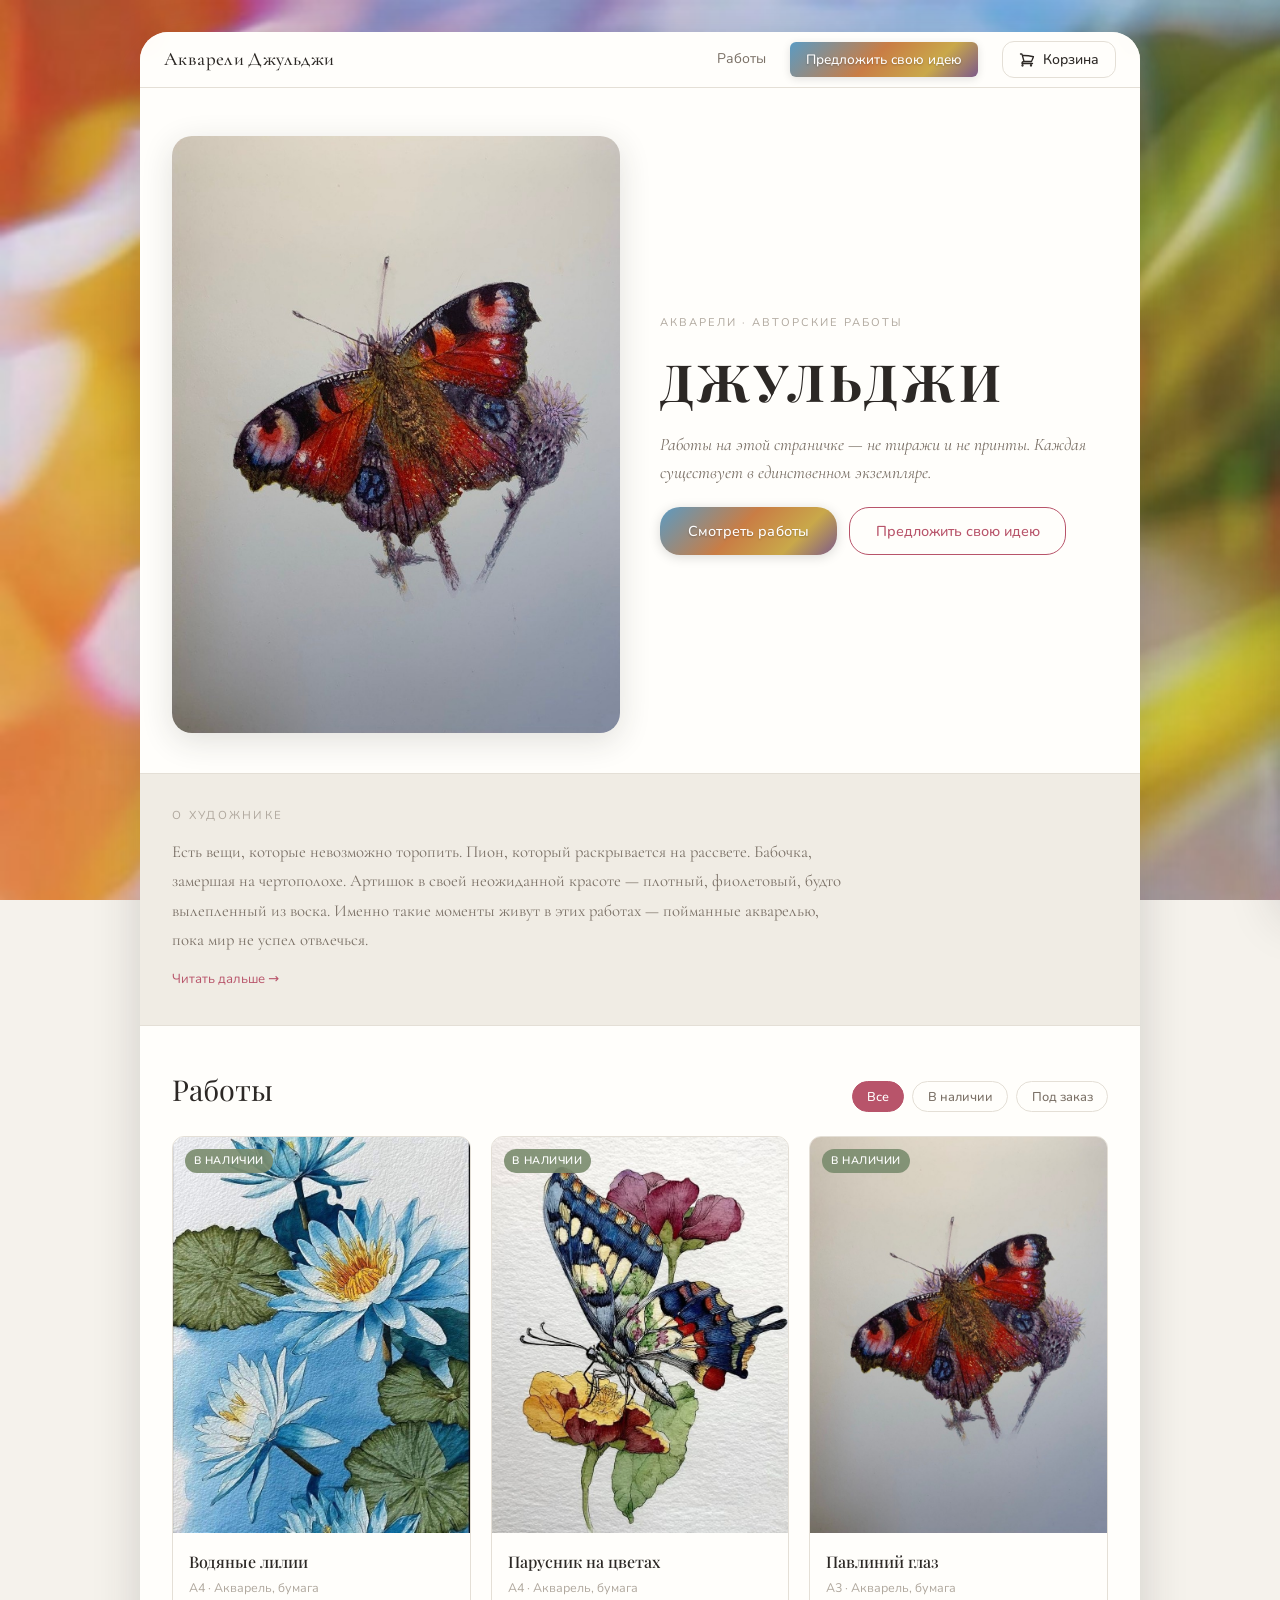
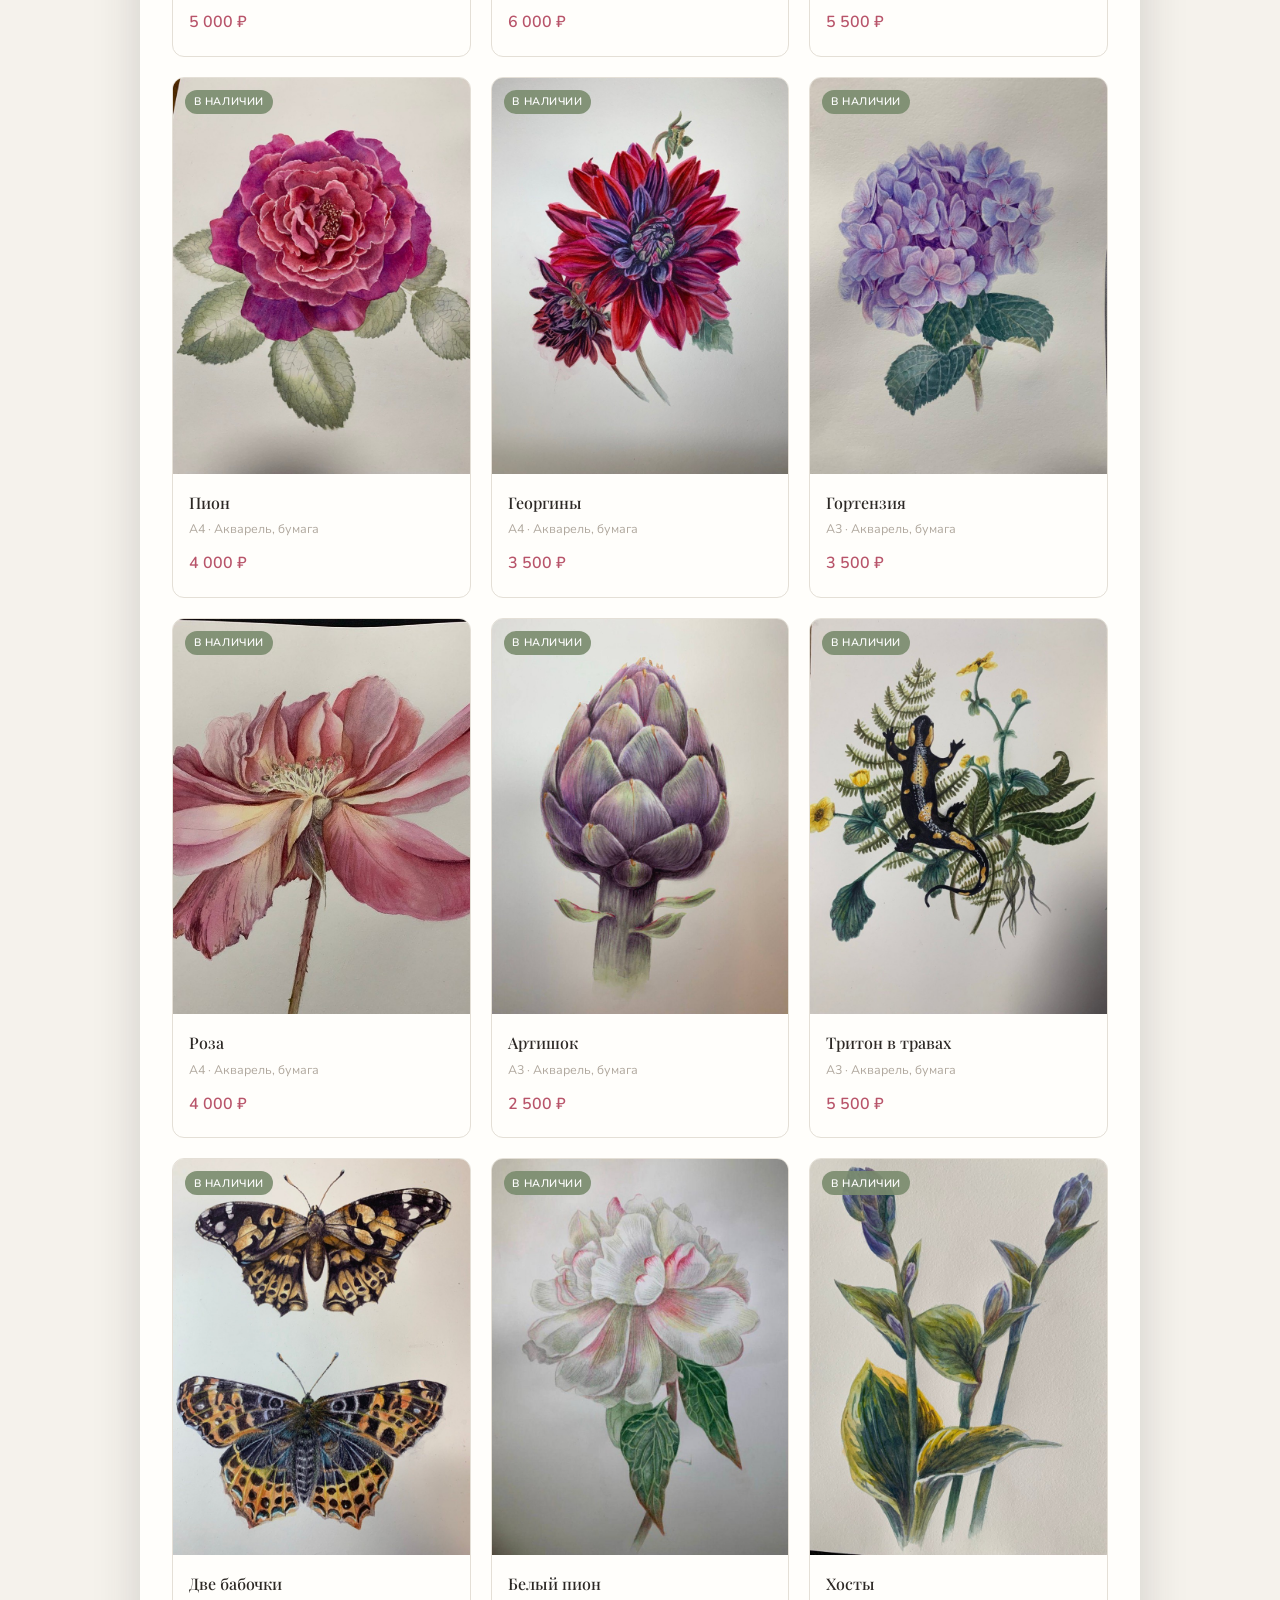
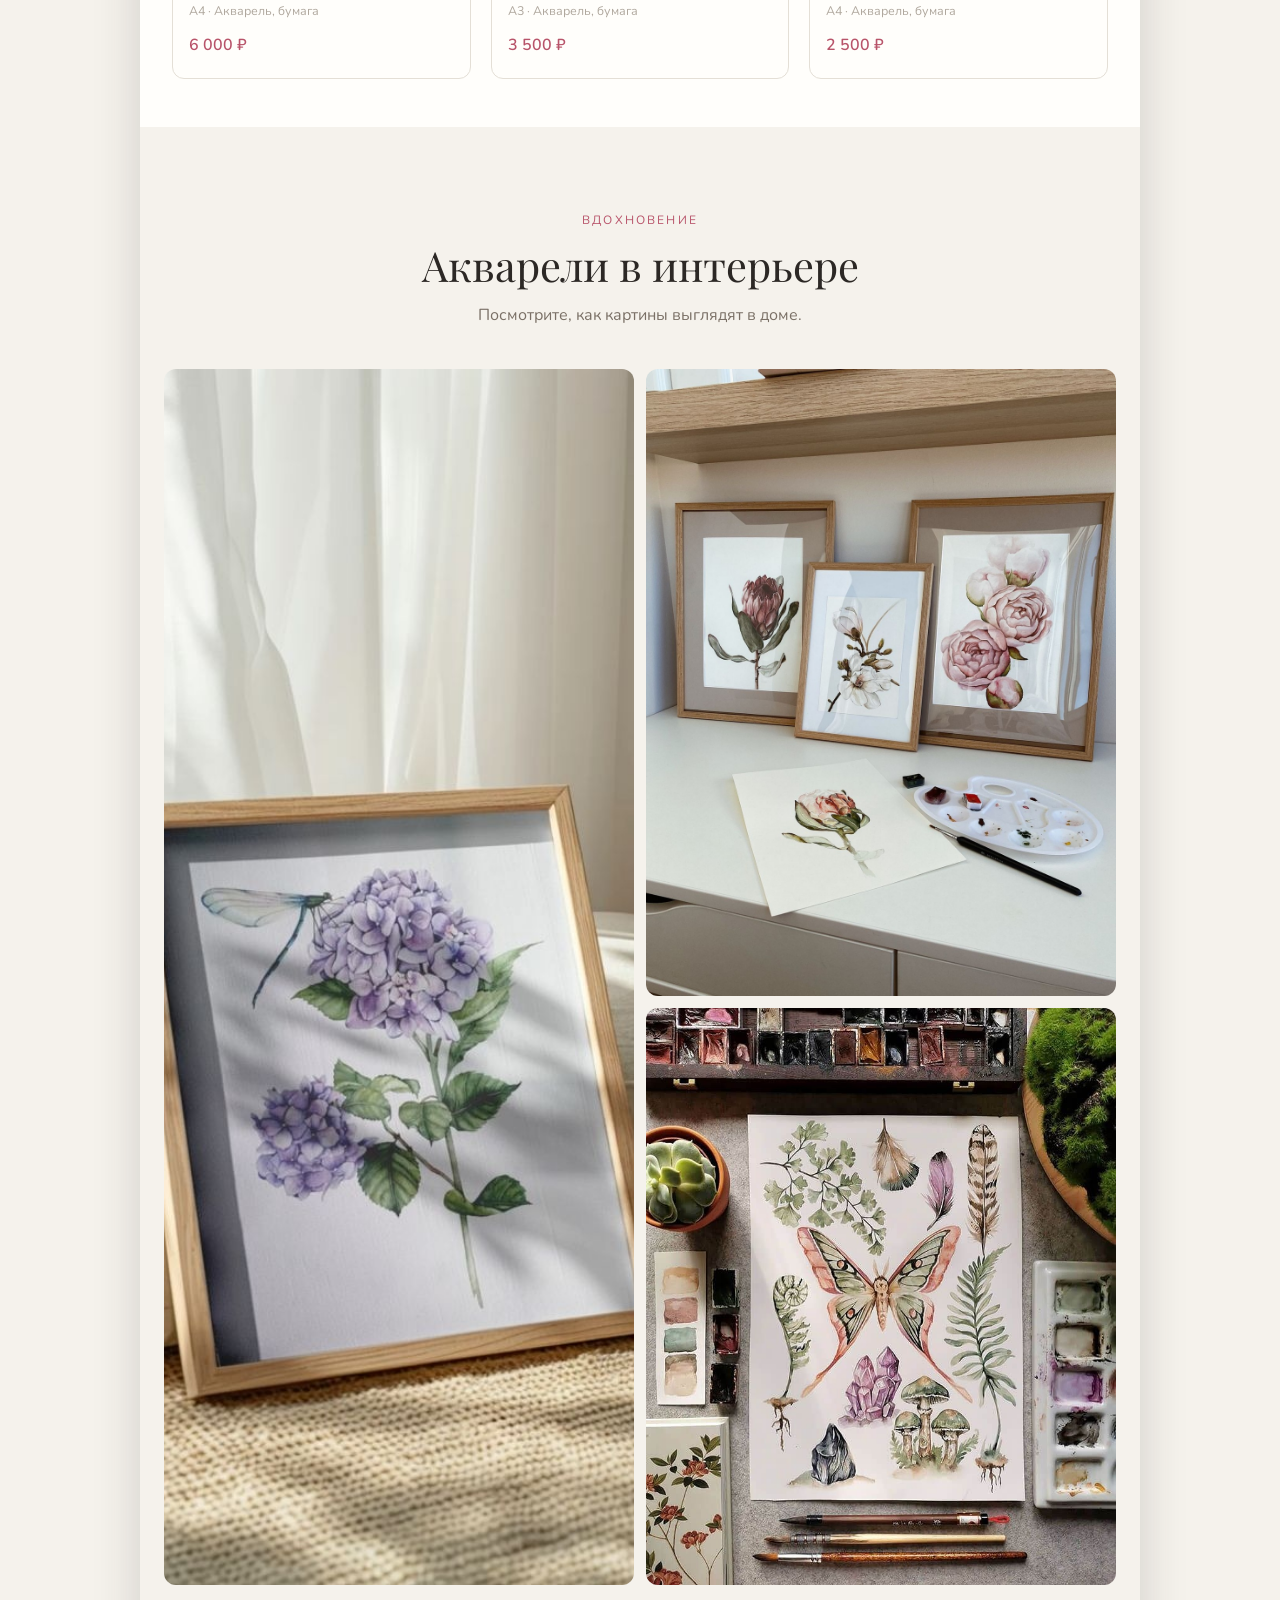
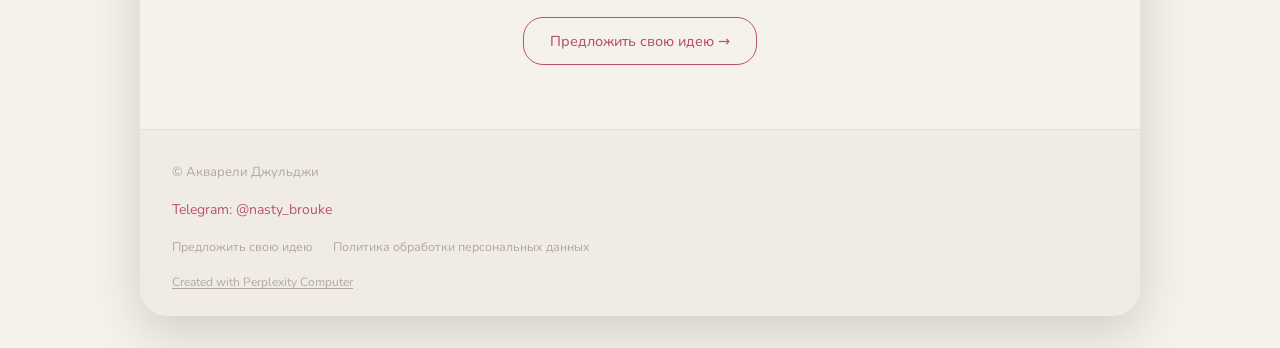
==== index.html @ 6dbf208d "Initial commit — Акварели Джульджи" ====
<!DOCTYPE html>
<html lang="ru">
<head>
  <!--
  ___  ___ _ __ _ __ | | ___  _  _(_) |_ _   _
 / _ \/ _ \ '__| '_ \| |/ _ \| |/ / | __| | | |
|  __/  __/ |  | |_) | |  __/|   <| | |_| |_| |
 \___|\___|_|  | .__/|_|\___||_|\_\_|\__|\__, |
               |_|                        |___/
  Created with Perplexity Computer
  https://www.perplexity.ai/computer
  -->
  <meta charset="UTF-8">
  <meta name="viewport" content="width=device-width, initial-scale=1.0">
  <title>Акварели Джульджи — авторские акварельные картины</title>
  <meta name="description" content="Авторские акварели художника Джульджи. Цветы, бабочки, ботаника — каждая картина существует в единственном экземпляре. Купить акварель, заказать картину по вашей идее.">
  <meta name="keywords" content="акварели, авторские картины, купить акварель, заказать картину, акварельная живопись, Джульджи, цветы акварель, ботаническая иллюстрация">
  <meta name="author" content="Джульджи">
  <meta name="robots" content="index, follow">
  <link rel="canonical" href="https://www.perplexity.ai/computer/a/akvareli-dzhuldzhi-HYvCs2gATEqTuYbBWtaaZA">

  <!-- Open Graph / социальные сети -->
  <meta property="og:type" content="website">
  <meta property="og:title" content="Акварели Джульджи — авторские картины в единственном экземпляре">
  <meta property="og:description" content="Авторские акварели ручной работы: цветы, бабочки, ботаника. Каждая картина существует в единственном экземпляре. Купить или заказать по своей идее.">
  <meta property="og:image" content="images/peacock-butterfly.jpg">
  <meta property="og:locale" content="ru_RU">

  <!-- Twitter Card -->
  <meta name="twitter:card" content="summary_large_image">
  <meta name="twitter:title" content="Акварели Джульджи — авторские картины">
  <meta name="twitter:description" content="Авторские акварели в единственном экземпляре. Цветы, бабочки, ботаника.">
  <meta name="twitter:image" content="images/peacock-butterfly.jpg">

  <!-- Fonts -->
  <link rel="preconnect" href="https://fonts.googleapis.com">
  <link rel="preconnect" href="https://fonts.gstatic.com" crossorigin>
  <link href="https://fonts.googleapis.com/css2?family=Playfair+Display:ital,wght@0,400;0,500;0,600;0,700;1,400&family=Cormorant+Garamond:ital,wght@0,400;0,500;0,600;1,400;1,500&family=Great+Vibes&family=Nunito:wght@300;400;500;600&display=swap" rel="stylesheet">

  <link rel="stylesheet" href="css/variables.css">
  <link rel="stylesheet" href="css/main.css">

  <!-- Структурированные данные для поиска и ИИ -->
  <script type="application/ld+json">
  {
    "@context": "https://schema.org",
    "@type": "Store",
    "name": "Акварели Джульджи",
    "description": "Авторские акварельные картины художника Джульджи. Цветы, бабочки, ботаника — каждая работа в единственном экземпляре.",
    "url": "https://www.perplexity.ai/computer/a/akvareli-dzhuldzhi-HYvCs2gATEqTuYbBWtaaZA",
    "image": "images/peacock-butterfly.jpg",
    "contactPoint": {
      "@type": "ContactPoint",
      "contactType": "customer service",
      "url": "https://t.me/nasty_brouke"
    },
    "offers": {
      "@type": "AggregateOffer",
      "priceCurrency": "RUB",
      "offerCount": "12",
      "description": "Авторские акварели ручной работы в единственном экземпляре"
    },
    "creator": {
      "@type": "Person",
      "name": "Джульджи",
      "jobTitle": "Художник-акварелист",
      "url": "https://t.me/nasty_brouke"
    },
    "sameAs": ["https://t.me/nasty_brouke"]
  }
  </script>
</head>
<body>
<div class="page-wrap">

  <!-- ══ HEADER ══════════════════════════════ -->
  <header class="site-header" role="banner">
    <a href="index.html" class="header-logo" aria-label="Акварели Джульджи — главная">
      <span class="logo-text">Акварели Джульджи</span>
    </a>
    <nav class="header-nav" aria-label="Навигация">
      <a href="#catalog-section" class="nav-link">Работы</a>
      <a href="offer-idea.html" class="nav-link btn-offer">Предложить свою идею</a>
      <button class="cart-btn" id="cart-btn" aria-label="Корзина">
        <svg width="16" height="16" viewBox="0 0 24 24" fill="none" stroke="currentColor" stroke-width="2" aria-hidden="true">
          <path stroke-linecap="round" stroke-linejoin="round" d="M2.25 3h1.386c.51 0 .955.343 1.087.835l.383 1.437M7.5 14.25a3 3 0 00-3 3h15.75m-12.75-3h11.218c1.121-2.3 2.1-4.684 2.924-7.138a60.114 60.114 0 00-16.536-1.84M7.5 14.25L5.106 5.272M6 20.25a.75.75 0 11-1.5 0 .75.75 0 011.5 0zm12.75 0a.75.75 0 11-1.5 0 .75.75 0 011.5 0z"/>
        </svg>
        Корзина
        <span class="cart-count is-hidden" id="cart-count">0</span>
      </button>
    </nav>
  </header>

  <!-- ══ MAIN CONTENT ═════════════════════════ -->
  <main class="main-content" id="main-content" role="main">

    <!-- Hero -->
    <section class="hero-section" aria-label="О художнике">
      <div class="hero-image-wrap">
        <img src="images/peacock-butterfly.jpg" alt="Павлиний глаз — акварель Джульджи" fetchpriority="high">
      </div>
      <div class="hero-content">
        <p class="hero-eyebrow">Акварели · авторские работы</p>
        <h1 class="hero-title"><span class="hero-title-main">Джульджи</span></h1>
        <p class="hero-subtitle">Работы на этой страничке — не тиражи и не принты. Каждая существует в единственном экземпляре.</p>
        <div class="hero-actions">
          <a href="#catalog-section" class="btn-primary">Смотреть работы</a>
          <a href="offer-idea.html" class="btn-secondary">Предложить свою идею</a>
        </div>
      </div>
    </section>

    <!-- About -->
    <div class="about-strip">
      <div class="about-inner">
        <p class="about-label">О художнике</p>
        <div class="about-text">
          <p>Есть вещи, которые невозможно торопить. Пион, который раскрывается на рассвете. Бабочка, замершая на чертополохе. Артишок в своей неожиданной красоте — плотный, фиолетовый, будто вылепленный из воска. Именно такие моменты живут в этих работах — пойманные акварелью, пока мир не успел отвлечься.</p>
          <div class="about-expand" id="about-expand">
            <p>Каждая картина написана медленно. Не потому что так надо, а потому что иначе не получится: акварель не терпит спешки и не прощает равнодушия. Она послушна только тому, кто смотрит по-настоящему — на то, как свет ложится на лепесток, как темнеет жилка внутри крыла, как фиолетовый незаметно перетекает в зелёный. Это не техника. Это — внимание, возведённое в искусство.</p>
            <p>Работы на этой страничке — не тиражи и не принты. Каждая существует в единственном экземпляре. Если вы остановились перед какой-то из них и не можете уйти — скорее всего, это ваша.</p>
            <p>Этот не бизнес и не коммерческий проект. Это просто желание, чтобы картины жили в домах хороших людей.</p>
          </div>
          <button class="about-toggle" id="about-toggle">Читать дальше →</button>
        </div>
      </div>
    </div>

    <!-- Catalog -->
    <section class="catalog-section" id="catalog-section" aria-label="Каталог работ">
      <div class="catalog-header">
        <h2 class="catalog-title">Работы</h2>
        <div class="filter-pills" role="group" aria-label="Фильтр">
          <button class="filter-pill is-active" data-filter="all">Все</button>
          <button class="filter-pill" data-filter="available">В наличии</button>
          <button class="filter-pill" data-filter="order">Под заказ</button>
        </div>
      </div>
      <div class="catalog-grid" id="catalog-grid" role="list">
        <!-- Рендерится из JS -->
      </div>
    </section>

  </main><!-- /#main-content -->

  <!-- ══ INTERIOR SECTION ══════════════════════ -->
  <section class="interior-section" id="interior-section" aria-label="Акварели в интерьере">
    <div class="interior-inner">
      <div class="interior-header">
        <span class="interior-eyebrow">вдохновение</span>
        <h2 class="interior-title">Акварели в интерьере</h2>
        <p class="interior-desc">Посмотрите, как картины выглядят в доме.</p>
      </div>
      <div class="interior-grid interior-grid--three">
        <figure class="interior-item interior-item--tall">
          <img src="images/interior-1.jpg" alt="Акварель с гортензией и стрекозой в деревянной раме" loading="lazy">
          <figcaption>Гортензия со стрекозой, деревянная рама</figcaption>
        </figure>
        <figure class="interior-item">
          <img src="images/interior-2.jpg" alt="Три акварели с цветами на полке" loading="lazy">
          <figcaption>Протея, магнолия, пионы — триптих</figcaption>
        </figure>
        <figure class="interior-item">
          <img src="images/interior-3.jpg" alt="Акварель с бабочкой и растениями на столе художника" loading="lazy">
          <figcaption>Этюд художника — бабочка и папоротник</figcaption>
        </figure>
      </div>
      <div class="interior-cta">
        <a href="offer-idea.html" class="btn-secondary">Предложить свою идею →</a>
      </div>
    </div>
  </section>

  <!-- ══ PAYMENT SCREEN ═══════════════════════ -->
  <section class="payment-screen" id="payment-screen" aria-live="polite" aria-label="Оплата заказа">
    <div class="payment-screen-icon" aria-hidden="true">
      <svg width="32" height="32" viewBox="0 0 24 24" fill="none" stroke="currentColor" stroke-width="1.8">
        <path stroke-linecap="round" stroke-linejoin="round" d="M2.25 8.25h19.5M2.25 9h19.5m-16.5 5.25h6m-6 2.25h3m-3.75 3h15a2.25 2.25 0 002.25-2.25V6.75A2.25 2.25 0 0019.5 4.5h-15a2.25 2.25 0 00-2.25 2.25v10.5A2.25 2.25 0 004.5 19.5z"/>
      </svg>
    </div>
    <h2>Подтверждение оплаты</h2>


    <div class="payment-steps">
      <div class="payment-step">
        <div class="payment-step-num">1</div>
        <div class="payment-step-text">Нажмите кнопку «Оплатить через T‑Bank» и внесите оплату за заказ на странице банка. Другие способы оплаты не принимаются.</div>
      </div>
      <div class="payment-step">
        <div class="payment-step-num">2</div>
        <div class="payment-step-text">После успешной оплаты вернитесь на эту страницу и нажмите «Я оплатил(а), перейти к заказу».</div>
      </div>
    </div>

    <div class="payment-actions">
      <a href="https://www.tbank.ru/cf/5aKQVPnte0o" target="_blank" rel="noopener noreferrer"
         class="btn-primary tbank-link" style="font-size:1rem; padding:1rem 2rem; text-align:center">
        Оплатить через T‑Bank
      </a>
      <button type="button" class="btn-ghost" id="confirm-payment-btn" data-tg="https://t.me/nasty_brouke">
        Я оплатил(а), перейти к заказу
      </button>
    </div>
  </section>

  <!-- ══ SUCCESS SCREEN ════════════════════════ -->
  <section class="success-screen" id="success-screen" aria-live="polite" aria-label="Заказ принят">
    <div class="success-icon" aria-hidden="true">
      <svg width="36" height="36" viewBox="0 0 24 24" fill="none" stroke="currentColor" stroke-width="1.8">
        <path stroke-linecap="round" stroke-linejoin="round" d="M9 12.75L11.25 15 15 9.75M21 12a9 9 0 11-18 0 9 9 0 0118 0z"/>
      </svg>
    </div>
    <h2>Спасибо за заказ!</h2>
    <p class="order-num"></p>
    <p style="color:var(--color-text-secondary); margin-bottom:2rem">Ваш заказ принят. Мы напишем вам в Telegram, чтобы уточнить детали и отправку.</p>

    <div class="order-summary-card">
      <!-- Заполняется из JS -->
    </div>

    <div class="success-actions">
      <a href="https://t.me/nasty_brouke" target="_blank" rel="noopener noreferrer" class="btn-primary" style="font-size:1rem; padding:1rem 2rem; text-align:center">
        Написать в Telegram
      </a>
      <a href="#" class="btn-ghost" id="back-to-catalog-btn">← Вернуться в каталог</a>
    </div>
  </section>

  <!-- ══ FOOTER ════════════════════════════════ -->
  <footer class="site-footer" role="contentinfo">
    <div class="footer-inner">
      <p class="footer-copy">© Акварели Джульджи</p>
      <div class="footer-tg">
        <a href="https://t.me/nasty_brouke" target="_blank" rel="noopener noreferrer" aria-label="Написать в Telegram">
          Telegram: @nasty_brouke
        </a>
      </div>
      <div class="footer-links">
        <a href="offer-idea.html">Предложить свою идею</a>
        <a href="politika-konfidencialnosti.html">Политика обработки персональных данных</a>
      </div>
      <p class="footer-credit">
        <a href="https://www.perplexity.ai/computer" target="_blank" rel="noopener noreferrer">Created with Perplexity Computer</a>
      </p>
    </div>
  </footer>

</div><!-- /.page-wrap -->

<!-- ══ OVERLAYS & MODALS ════════════════════ -->

<!-- Modal overlay -->
<div class="modal-overlay" id="modal-overlay" aria-hidden="true"></div>

<!-- Work Modal -->
<div class="work-modal" id="work-modal" role="dialog" aria-modal="true" aria-labelledby="modal-title">
  <div class="modal-inner">
    <div class="modal-image-wrap">
      <img id="modal-img" src="" alt="">
      <button class="modal-close" id="modal-close" aria-label="Закрыть">
        <svg width="14" height="14" viewBox="0 0 24 24" fill="none" stroke="currentColor" stroke-width="2.5">
          <path stroke-linecap="round" d="M6 18L18 6M6 6l12 12"/>
        </svg>
      </button>
    </div>
    <div class="modal-content">
      <h2 class="modal-title" id="modal-title"></h2>
      <div class="modal-meta">
        <div class="meta-row">
          <span class="meta-label">Размер</span>
          <span class="meta-value" id="modal-size"></span>
        </div>
        <div class="meta-row">
          <span class="meta-label">Техника</span>
          <span class="meta-value" id="modal-medium"></span>
        </div>
        <div class="meta-row">
          <span class="meta-label">Наличие</span>
          <span class="meta-value" id="modal-status"></span>
        </div>
      </div>
      <p class="modal-description" id="modal-description"></p>
      <div class="modal-price-block">
        <span class="modal-price" id="modal-price"></span>
      </div>
      <div class="modal-actions">
        <button class="btn-primary" id="modal-add-btn">В корзину</button>
        <button class="btn-ghost" id="modal-close-btn">Закрыть</button>
      </div>
    </div>
  </div>
</div>

<!-- Cart overlay -->
<div class="cart-overlay" id="cart-overlay" aria-hidden="true"></div>

<!-- Cart Drawer -->
<aside class="cart-drawer" id="cart-drawer" role="dialog" aria-modal="true" aria-label="Корзина">
  <div class="cart-drawer-header">
    <h2 class="cart-drawer-title">Корзина</h2>
    <button class="cart-close" id="cart-close" aria-label="Закрыть корзину">
      <svg width="14" height="14" viewBox="0 0 24 24" fill="none" stroke="currentColor" stroke-width="2.5">
        <path stroke-linecap="round" d="M6 18L18 6M6 6l12 12"/>
      </svg>
    </button>
  </div>
  <div class="cart-drawer-body" id="cart-items">
    <p class="cart-empty">В корзине пока ничего нет</p>
  </div>
  <div class="cart-drawer-footer">
    <div class="cart-total-row">
      <span class="cart-total-label">Итого:</span>
      <span class="cart-total-amount" id="cart-total">0 ₽</span>
    </div>
    <button class="btn-primary" id="checkout-btn" style="width:100%" disabled>
      Оформить заказ
    </button>
  </div>
</aside>

<!-- Checkout overlay -->
<div class="checkout-overlay" id="checkout-overlay" aria-hidden="true"></div>

<!-- Checkout Dialog -->
<div class="checkout-dialog" id="checkout-dialog" role="dialog" aria-modal="true" aria-label="Оформление заказа">
  <div class="checkout-inner">
    <div style="display:flex; justify-content:space-between; align-items:center; margin-bottom:var(--space-6)">
      <h2 class="checkout-title" style="margin-bottom:0">Оформление заказа</h2>
      <button class="cart-close" id="checkout-close" aria-label="Закрыть">
        <svg width="14" height="14" viewBox="0 0 24 24" fill="none" stroke="currentColor" stroke-width="2.5">
          <path stroke-linecap="round" d="M6 18L18 6M6 6l12 12"/>
        </svg>
      </button>
    </div>

    <form id="checkout-form" novalidate>
      <!-- Order summary -->
      <div class="checkout-section">
        <p class="checkout-section-label">Ваш заказ</p>
        <div class="checkout-items" id="checkout-items-list"></div>
      </div>

      <!-- Contact -->
      <div class="checkout-section">
        <p class="checkout-section-label">Контактные данные</p>
        <div class="form-field">
          <label class="form-label" for="field-name">Имя</label>
          <input class="form-input" type="text" id="field-name" name="name" placeholder="Как к вам обращаться?" required autocomplete="given-name">
        </div>
        <div class="form-field">
          <label class="form-label" for="field-contact">Telegram или телефон</label>
          <input class="form-input" type="text" id="field-contact" name="contact" placeholder="@username или +7..." required>
        </div>
      </div>

      <!-- Delivery -->
      <div class="checkout-section">
        <p class="checkout-section-label">Доставка</p>
        <div class="delivery-options" id="delivery-options"></div>
      </div>

      <!-- Total -->
      <div class="checkout-total-row">
        <span class="checkout-total-label">Итого к оплате</span>
        <span class="checkout-total-amount" id="checkout-grand-total">0 ₽</span>
      </div>

      <div class="checkout-actions">
        <button type="submit" class="btn-primary" style="width:100%; font-size:1rem; padding:1rem">
          Перейти к оплате →
        </button>
      </div>
    </form>
  </div>
</div>

<!-- Toast container -->
<!-- Sticky Cart FAB -->
<button class="cart-fab" id="cart-fab" aria-label="Открыть корзину">
  <svg width="22" height="22" viewBox="0 0 24 24" fill="none" stroke="currentColor" stroke-width="2">
    <path stroke-linecap="round" stroke-linejoin="round" d="M2.25 3h1.386c.51 0 .955.343 1.087.835l.383 1.437M7.5 14.25a3 3 0 00-3 3h15.75m-12.75-3h11.218c1.121-2.3 2.1-4.684 2.924-7.138a60.114 60.114 0 00-16.536-1.84M7.5 14.25L5.106 5.272M6 20.25a.75.75 0 11-1.5 0 .75.75 0 011.5 0zm12.75 0a.75.75 0 11-1.5 0 .75.75 0 011.5 0z"/>
  </svg>
  <span class="cart-fab-count" id="cart-fab-count">0</span>
</button>

<div class="toast-container" id="toast-container" aria-live="polite" aria-label="Уведомления"></div>

<!-- Scripts -->
<script src="js/data/works.js"></script>
<script src="js/data/delivery.js"></script>
<script src="js/data/payment.js"></script>
<script src="js/app.js"></script>

</body>
</html>
---- css/variables.css ----
/* ════════════════════════════════════════════
   Design Tokens — Акварели Джульджи
   ════════════════════════════════════════════ */

:root {
  /* Palette */
  --color-bg:            #f5f2ec;
  --color-surface:       #fffefb;
  --color-surface-alt:   #f0ece4;
  --color-border:        #e4dfd6;
  --color-accent:        #b8546a;
  --gradient-btn:        linear-gradient(135deg, #5a9bc4 0%, #c97d45 45%, #c9a84a 75%, #7d5a8a 100%);
  --gradient-btn-hover:  linear-gradient(135deg, #6aaed9 0%, #e09255 45%, #ddb85a 75%, #906d9d 100%);
  --btn-text-shadow:     0 1px 2px rgba(0,0,0,0.25);
  --color-accent-hover:  #a04560;
  --color-sage:          #7a8c6e;
  --color-terracotta:    #a05c3c;
  --color-gold:          #c4983a;
  --color-sky:           #6b9ab8;

  /* Text */
  --color-text-primary:   #2c2825;
  --color-text-secondary: #7a7066;
  --color-text-muted:     #b0a89e;
  --color-text-on-accent: #ffffff;

  /* Typography */
  --font-display: 'Playfair Display', Georgia, serif;
  --font-script:  'Great Vibes', cursive;
  --font-sub:     'Cormorant Garamond', Georgia, serif;
  --font-body:    'Nunito', 'DM Sans', system-ui, sans-serif;

  /* Spacing */
  --space-1:  0.25rem;
  --space-2:  0.5rem;
  --space-3:  0.75rem;
  --space-4:  1rem;
  --space-5:  1.25rem;
  --space-6:  1.5rem;
  --space-8:  2rem;
  --space-10: 2.5rem;
  --space-12: 3rem;
  --space-16: 4rem;

  /* Radii */
  --radius-sm:  6px;
  --radius-md:  12px;
  --radius-lg:  20px;
  --radius-xl:  28px;

  /* Shadows */
  --shadow-sm:  0 1px 3px rgba(44,40,37,0.08);
  --shadow-md:  0 4px 16px rgba(44,40,37,0.10);
  --shadow-lg:  0 8px 32px rgba(44,40,37,0.14);
  --shadow-xl:  0 16px 48px rgba(44,40,37,0.18);

  /* Transitions */
  --transition-fast:   150ms ease;
  --transition-base:   250ms ease;
  --transition-slow:   400ms ease;

  /* Z-index */
  --z-sticky:   100;
  --z-overlay:  150;
  --z-drawer:   200;
  --z-modal:    300;
  --z-toast:    400;
  --z-fab:      210;
}
---- css/main.css ----
/* ════════════════════════════════════════════
   Base Reset & Global
   ════════════════════════════════════════════ */
*, *::before, *::after { box-sizing: border-box; margin: 0; padding: 0; }

html { scroll-behavior: smooth; font-size: 16px; }

body {
  font-family: var(--font-body);
  background: var(--color-bg);
  color: var(--color-text-primary);
  line-height: 1.6;
  min-height: 100vh;
  background-image: url('../images/bg-ethereal.jpg');
  background-size: cover;
  background-attachment: fixed;
  background-position: center;
}

img { display: block; max-width: 100%; }
a { color: inherit; text-decoration: none; }
button { cursor: pointer; font-family: inherit; border: none; background: none; }
ul, ol { list-style: none; }

/* Page wrapper — white canvas */
.page-wrap {
  max-width: 1000px;
  margin: 0 auto;
  background: var(--color-surface);
  min-height: 100vh;
  position: relative;
}

@media (min-width: 1020px) {
  .page-wrap {
    margin: 2rem auto;
    border-radius: var(--radius-xl);
    box-shadow: var(--shadow-xl);
    overflow: hidden;
  }
}

/* ════════════════════════════════════════════
   Buttons
   ════════════════════════════════════════════ */
.btn-primary {
  display: inline-flex;
  align-items: center;
  justify-content: center;
  gap: var(--space-2);
  background: var(--color-accent);
  color: var(--color-text-on-accent);
  font-family: var(--font-body);
  font-size: 0.9rem;
  font-weight: 500;
  padding: 0.75rem 1.75rem;
  border-radius: var(--radius-lg);
  transition: background var(--transition-fast), transform var(--transition-fast), box-shadow var(--transition-fast);
  letter-spacing: 0.01em;
  border: none;
  cursor: pointer;
  text-decoration: none;
}
.btn-primary:hover {
  background: var(--color-accent-hover);
  transform: translateY(-1px);
  box-shadow: var(--shadow-md);
}
.btn-primary:active { transform: translateY(0); }

.btn-secondary {
  display: inline-flex;
  align-items: center;
  justify-content: center;
  gap: var(--space-2);
  background: transparent;
  color: var(--color-accent);
  font-family: var(--font-body);
  font-size: 0.9rem;
  font-weight: 500;
  padding: 0.7rem 1.6rem;
  border-radius: var(--radius-lg);
  border: 1.5px solid var(--color-accent);
  transition: background var(--transition-fast), color var(--transition-fast), transform var(--transition-fast);
  cursor: pointer;
  text-decoration: none;
}
.btn-secondary:hover {
  background: var(--color-accent);
  color: #fff;
  transform: translateY(-1px);
}

.btn-ghost {
  display: inline-flex;
  align-items: center;
  gap: var(--space-2);
  background: transparent;
  color: var(--color-text-secondary);
  font-family: var(--font-body);
  font-size: 0.875rem;
  padding: 0.6rem 1.2rem;
  border-radius: var(--radius-md);
  border: 1px solid var(--color-border);
  transition: background var(--transition-fast), color var(--transition-fast);
  cursor: pointer;
  text-decoration: none;
}
.btn-ghost:hover {
  background: var(--color-surface-alt);
  color: var(--color-text-primary);
}

/* ════════════════════════════════════════════
   Header / Nav
   ════════════════════════════════════════════ */
.site-header {
  position: sticky;
  top: 0;
  z-index: var(--z-sticky);
  background: rgba(255,254,251,0.92);
  backdrop-filter: blur(12px);
  -webkit-backdrop-filter: blur(12px);
  border-bottom: 1px solid var(--color-border);
  padding: 0 var(--space-6);
  height: 56px;
  display: flex;
  align-items: center;
  justify-content: space-between;
}

.header-logo {
  display: flex;
  align-items: center;
  gap: var(--space-3);
  text-decoration: none;
}

.logo-mark {
  width: 32px;
  height: 32px;
  color: var(--color-accent);
  flex-shrink: 0;
}

.logo-text {
  font-family: var(--font-display);
  font-size: 1.1rem;
  font-weight: 600;
  color: var(--color-text-primary);
  letter-spacing: 0.02em;
}

.header-nav {
  display: flex;
  align-items: center;
  gap: var(--space-6);
}

.nav-link {
  font-size: 0.875rem;
  color: var(--color-text-secondary);
  transition: color var(--transition-fast);
  text-decoration: none;
}
.nav-link:hover { color: var(--color-text-primary); }

.cart-btn {
  display: flex;
  align-items: center;
  gap: var(--space-2);
  font-size: 0.875rem;
  font-weight: 500;
  color: var(--color-text-primary);
  padding: 0.5rem 1rem;
  border-radius: var(--radius-md);
  border: 1.5px solid var(--color-border);
  background: var(--color-surface);
  transition: border-color var(--transition-fast), box-shadow var(--transition-fast);
  cursor: pointer;
}
.cart-btn:hover {
  border-color: var(--color-accent);
  box-shadow: var(--shadow-sm);
}

.cart-count {
  background: var(--color-accent);
  color: #fff;
  font-size: 0.72rem;
  font-weight: 700;
  border-radius: 100px;
  padding: 0 5px;
  min-width: 18px;
  height: 18px;
  display: inline-flex;
  align-items: center;
  justify-content: center;
  line-height: 1;
}
.cart-count.is-hidden { display: none; }

@media (max-width: 640px) {
  .site-header { padding: 0 var(--space-4); }
  .nav-link { display: none; }
  .logo-text { font-size: 1rem; }
}

/* ════════════════════════════════════════════
   Hero Section
   ════════════════════════════════════════════ */
.hero-section {
  padding: var(--space-12) var(--space-8) var(--space-10);
  display: grid;
  grid-template-columns: 1fr 1fr;
  gap: var(--space-10);
  align-items: center;
}

.hero-image-wrap {
  border-radius: var(--radius-lg);
  overflow: hidden;
  aspect-ratio: 3/4;
  box-shadow: var(--shadow-lg);
}
.hero-image-wrap img {
  width: 100%;
  height: 100%;
  object-fit: cover;
}

.hero-content { display: flex; flex-direction: column; gap: var(--space-5); }

.hero-eyebrow {
  font-family: var(--font-body);
  font-size: 0.7rem;
  letter-spacing: 0.18em;
  text-transform: uppercase;
  color: var(--color-text-muted);
  order: -1; /* остаётся над заголовком в flex */
}

.hero-title {
  font-family: var(--font-display);
  font-size: clamp(2rem, 4vw, 2.8rem);
  font-weight: 400;
  line-height: 1.15;
  color: var(--color-text-primary);
}

.hero-subtitle {
  font-family: var(--font-sub);
  font-size: 1.1rem;
  font-style: italic;
  color: var(--color-text-secondary);
  line-height: 1.6;
}

.hero-actions { display: flex; gap: var(--space-3); flex-wrap: wrap; }

@media (max-width: 720px) {
  .hero-section {
    grid-template-columns: 1fr;
    padding: var(--space-8) var(--space-5) var(--space-8);
    gap: var(--space-8);
  }
  .hero-image-wrap { aspect-ratio: 4/3; max-height: 320px; }
}

/* ════════════════════════════════════════════
   About Strip
   ════════════════════════════════════════════ */
.about-strip {
  background: var(--color-surface-alt);
  border-top: 1px solid var(--color-border);
  border-bottom: 1px solid var(--color-border);
  padding: var(--space-8) var(--space-8);
}

.about-inner { max-width: 680px; }

.about-label {
  font-size: 0.72rem;
  letter-spacing: 0.2em;
  text-transform: uppercase;
  color: var(--color-text-muted);
  margin-bottom: var(--space-3);
}

.about-text {
  font-family: var(--font-sub);
  font-size: 1.05rem;
  color: var(--color-text-secondary);
  line-height: 1.75;
}

.about-text p + p { margin-top: var(--space-4); }

.about-expand {
  display: none;
  margin-top: var(--space-2);
}
.about-expand.is-open { display: block; }

.about-toggle {
  margin-top: var(--space-4);
  font-size: 0.82rem;
  color: var(--color-accent);
  background: none;
  border: none;
  cursor: pointer;
  padding: 0;
  font-family: var(--font-body);
  transition: opacity var(--transition-fast);
}
.about-toggle:hover { opacity: 0.75; }

@media (max-width: 640px) {
  .about-strip { padding: var(--space-6) var(--space-5); }
}

/* ════════════════════════════════════════════
   Catalog Section
   ════════════════════════════════════════════ */
.catalog-section { padding: var(--space-10) var(--space-8) var(--space-12); }

.catalog-header {
  display: flex;
  align-items: baseline;
  justify-content: space-between;
  margin-bottom: var(--space-6);
  flex-wrap: wrap;
  gap: var(--space-4);
}

.catalog-title {
  font-family: var(--font-display);
  font-size: 1.8rem;
  font-weight: 400;
  color: var(--color-text-primary);
}

/* Filter pills */
.filter-pills {
  display: flex;
  gap: var(--space-2);
  flex-wrap: wrap;
}

.filter-pill {
  font-size: 0.8rem;
  font-weight: 500;
  padding: 0.35rem 0.9rem;
  border-radius: 100px;
  border: 1.5px solid var(--color-border);
  color: var(--color-text-secondary);
  background: transparent;
  cursor: pointer;
  transition: all var(--transition-fast);
}
.filter-pill:hover {
  border-color: var(--color-accent);
  color: var(--color-accent);
}
.filter-pill.is-active {
  background: var(--color-accent);
  border-color: var(--color-accent);
  color: #fff;
}

/* Grid */
.catalog-grid {
  display: grid;
  grid-template-columns: repeat(3, 1fr);
  gap: 1.25rem;
}

@media (max-width: 720px) {
  .catalog-section { padding: var(--space-8) var(--space-4) var(--space-10); }
  .catalog-grid { grid-template-columns: repeat(2, 1fr); gap: 0.75rem; }
}

@media (max-width: 400px) {
  .catalog-grid { grid-template-columns: 1fr; }
}

/* Work Card */
.work-card {
  background: var(--color-surface);
  border: 1px solid var(--color-border);
  border-radius: var(--radius-md);
  overflow: hidden;
  cursor: pointer;
  transition: transform var(--transition-base), box-shadow var(--transition-base);
}
.work-card:hover {
  transform: translateY(-3px);
  box-shadow: var(--shadow-md);
}

.card-thumb {
  position: relative;
  aspect-ratio: 3/4;
  overflow: hidden;
  background: var(--color-surface-alt);
}
.card-thumb img {
  width: 100%;
  height: 100%;
  object-fit: cover;
  transition: transform var(--transition-slow);
}
.work-card:hover .card-thumb img { transform: scale(1.05); }

.card-badge {
  position: absolute;
  top: var(--space-3);
  left: var(--space-3);
  font-size: 0.68rem;
  font-weight: 600;
  letter-spacing: 0.05em;
  text-transform: uppercase;
  padding: 0.2rem 0.55rem;
  border-radius: 100px;
}
.badge-available {
  background: rgba(122,140,110,0.9);
  color: #fff;
}
.badge-order {
  background: rgba(196,152,58,0.9);
  color: #fff;
}

.card-body {
  padding: var(--space-4) var(--space-4) var(--space-5);
}
.card-title {
  font-family: var(--font-display);
  font-size: 1rem;
  font-weight: 500;
  color: var(--color-text-primary);
  margin-bottom: var(--space-1);
}
.card-size {
  font-size: 0.78rem;
  color: var(--color-text-muted);
  margin-bottom: var(--space-3);
}
.card-price {
  font-family: var(--font-body);
  font-size: 1rem;
  font-weight: 600;
  color: var(--color-accent);
}

/* ════════════════════════════════════════════
   Work Modal
   ════════════════════════════════════════════ */
.modal-overlay {
  position: fixed;
  inset: 0;
  background: rgba(44,40,37,0.6);
  z-index: var(--z-overlay);
  opacity: 0;
  pointer-events: none;
  transition: opacity var(--transition-base);
}
.modal-overlay.is-open {
  opacity: 1;
  pointer-events: all;
}

.work-modal {
  position: fixed;
  inset: 0;
  z-index: var(--z-modal);
  display: flex;
  align-items: center;
  justify-content: center;
  padding: var(--space-5);
  pointer-events: none;
  opacity: 0;
  transform: translateY(12px);
  transition: opacity var(--transition-base), transform var(--transition-base);
}
.work-modal.is-open {
  opacity: 1;
  transform: translateY(0);
  pointer-events: all;
}

.modal-inner {
  background: var(--color-surface);
  border-radius: var(--radius-xl);
  overflow: hidden;
  width: 100%;
  max-width: 760px;
  max-height: 90vh;
  display: grid;
  grid-template-columns: 1fr 1fr;
  box-shadow: var(--shadow-xl);
  overflow-y: auto;
}

.modal-image-wrap {
  position: relative;
  background: var(--color-surface-alt);
  min-height: 400px;
}
.modal-image-wrap img {
  width: 100%;
  height: 100%;
  object-fit: cover;
  position: absolute;
  inset: 0;
}

.modal-content {
  padding: var(--space-8) var(--space-6);
  display: flex;
  flex-direction: column;
  gap: var(--space-5);
  overflow-y: auto;
}

.modal-close {
  position: absolute;
  top: var(--space-4);
  right: var(--space-4);
  width: 32px;
  height: 32px;
  border-radius: 50%;
  background: rgba(255,254,251,0.9);
  border: none;
  cursor: pointer;
  display: flex;
  align-items: center;
  justify-content: center;
  z-index: 10;
  transition: background var(--transition-fast);
}
.modal-close:hover { background: var(--color-surface-alt); }

.modal-title {
  font-family: var(--font-display);
  font-size: 1.5rem;
  font-weight: 400;
  color: var(--color-text-primary);
  line-height: 1.2;
}

.modal-meta {
  display: flex;
  flex-direction: column;
  gap: var(--space-2);
}
.meta-row {
  display: flex;
  justify-content: space-between;
  font-size: 0.85rem;
  color: var(--color-text-secondary);
  border-bottom: 1px solid var(--color-border);
  padding-bottom: var(--space-2);
}
.meta-row:last-child { border-bottom: none; }
.meta-label { color: var(--color-text-muted); }
.meta-value { font-weight: 500; color: var(--color-text-primary); }

.modal-description {
  font-family: var(--font-sub);
  font-size: 0.95rem;
  font-style: italic;
  color: var(--color-text-secondary);
  line-height: 1.7;
}

.modal-price-block {
  display: flex;
  align-items: baseline;
  gap: var(--space-2);
}
.modal-price {
  font-size: 1.5rem;
  font-weight: 700;
  color: var(--color-accent);
}

.modal-actions { display: flex; flex-direction: column; gap: var(--space-3); margin-top: auto; }

@media (max-width: 640px) {
  .modal-inner {
    grid-template-columns: 1fr;
    max-height: 95vh;
    border-radius: var(--radius-lg);
  }
  .modal-image-wrap { min-height: 260px; position: relative; }
  .modal-image-wrap img { position: static; height: 260px; }
  .modal-content { padding: var(--space-5) var(--space-5); }
  .work-modal { padding: var(--space-3); align-items: flex-end; }
}

/* ════════════════════════════════════════════
   Cart Drawer
   ════════════════════════════════════════════ */
.cart-overlay {
  position: fixed;
  inset: 0;
  background: rgba(44,40,37,0.5);
  z-index: var(--z-overlay);
  opacity: 0;
  pointer-events: none;
  transition: opacity var(--transition-base);
}
.cart-overlay.is-open { opacity: 1; pointer-events: all; }

.cart-drawer {
  position: fixed;
  top: 0;
  right: 0;
  bottom: 0;
  width: 380px;
  max-width: 100vw;
  background: var(--color-surface);
  z-index: var(--z-drawer);
  display: flex;
  flex-direction: column;
  transform: translateX(100%);
  transition: transform var(--transition-base);
  box-shadow: var(--shadow-xl);
}
.cart-drawer.is-open { transform: translateX(0); }

.cart-drawer-header {
  display: flex;
  align-items: center;
  justify-content: space-between;
  padding: var(--space-5) var(--space-6);
  border-bottom: 1px solid var(--color-border);
}
.cart-drawer-title {
  font-family: var(--font-display);
  font-size: 1.2rem;
  font-weight: 500;
}
.cart-close {
  width: 32px;
  height: 32px;
  border-radius: 50%;
  display: flex;
  align-items: center;
  justify-content: center;
  background: var(--color-surface-alt);
  border: none;
  cursor: pointer;
  transition: background var(--transition-fast);
}
.cart-close:hover { background: var(--color-border); }

.cart-drawer-body {
  flex: 1;
  overflow-y: auto;
  padding: var(--space-5) var(--space-6);
}

.cart-empty {
  text-align: center;
  color: var(--color-text-muted);
  font-size: 0.9rem;
  margin-top: var(--space-10);
}

.cart-item {
  display: flex;
  gap: var(--space-4);
  padding: var(--space-4) 0;
  border-bottom: 1px solid var(--color-border);
}
.cart-item:last-child { border-bottom: none; }

.cart-item-thumb {
  width: 64px;
  height: 64px;
  border-radius: var(--radius-sm);
  overflow: hidden;
  flex-shrink: 0;
  background: var(--color-surface-alt);
}
.cart-item-thumb img {
  width: 100%;
  height: 100%;
  object-fit: cover;
}

.cart-item-info { flex: 1; }
.cart-item-name {
  font-size: 0.9rem;
  font-weight: 500;
  color: var(--color-text-primary);
  margin-bottom: var(--space-1);
}
.cart-item-size {
  font-size: 0.78rem;
  color: var(--color-text-muted);
  margin-bottom: var(--space-2);
}
.cart-item-price {
  font-size: 0.95rem;
  font-weight: 600;
  color: var(--color-accent);
}

.cart-item-remove {
  background: none;
  border: none;
  color: var(--color-text-muted);
  cursor: pointer;
  padding: var(--space-1);
  border-radius: var(--radius-sm);
  transition: color var(--transition-fast), background var(--transition-fast);
  align-self: flex-start;
}
.cart-item-remove:hover { color: var(--color-accent); background: var(--color-surface-alt); }

.cart-drawer-footer {
  padding: var(--space-5) var(--space-6);
  border-top: 1px solid var(--color-border);
}
.cart-total-row {
  display: flex;
  justify-content: space-between;
  align-items: center;
  margin-bottom: var(--space-5);
}
.cart-total-label { font-size: 0.9rem; color: var(--color-text-secondary); }
.cart-total-amount {
  font-size: 1.2rem;
  font-weight: 700;
  color: var(--color-text-primary);
}

/* ════════════════════════════════════════════
   Checkout Dialog
   ════════════════════════════════════════════ */
.checkout-overlay {
  position: fixed;
  inset: 0;
  background: rgba(44,40,37,0.6);
  z-index: var(--z-overlay);
  opacity: 0;
  pointer-events: none;
  transition: opacity var(--transition-base);
}
.checkout-overlay.is-open { opacity: 1; pointer-events: all; }

.checkout-dialog {
  position: fixed;
  inset: 0;
  z-index: var(--z-modal);
  display: flex;
  align-items: center;
  justify-content: center;
  padding: var(--space-5);
  pointer-events: none;
  opacity: 0;
  transform: scale(0.97);
  transition: opacity var(--transition-base), transform var(--transition-base);
}
.checkout-dialog.is-open {
  opacity: 1;
  transform: scale(1);
  pointer-events: all;
}

.checkout-inner {
  background: var(--color-surface);
  border-radius: var(--radius-xl);
  padding: var(--space-8) var(--space-8);
  width: 100%;
  max-width: 520px;
  max-height: 90vh;
  overflow-y: auto;
  box-shadow: var(--shadow-xl);
}

.checkout-title {
  font-family: var(--font-display);
  font-size: 1.5rem;
  font-weight: 400;
  margin-bottom: var(--space-6);
  color: var(--color-text-primary);
}

.checkout-section { margin-bottom: var(--space-6); }
.checkout-section-label {
  font-size: 0.72rem;
  letter-spacing: 0.15em;
  text-transform: uppercase;
  color: var(--color-text-muted);
  margin-bottom: var(--space-3);
}

/* Order summary in checkout */
.checkout-items { display: flex; flex-direction: column; gap: var(--space-3); }
.checkout-item {
  display: flex;
  justify-content: space-between;
  font-size: 0.9rem;
  color: var(--color-text-secondary);
}
.checkout-item-name { color: var(--color-text-primary); font-weight: 500; }

/* Form fields */
.form-field { margin-bottom: var(--space-4); }
.form-label {
  display: block;
  font-size: 0.82rem;
  color: var(--color-text-secondary);
  margin-bottom: var(--space-2);
}
.form-input {
  width: 100%;
  padding: 0.65rem 0.9rem;
  border: 1.5px solid var(--color-border);
  border-radius: var(--radius-md);
  font-family: var(--font-body);
  font-size: 0.9rem;
  color: var(--color-text-primary);
  background: var(--color-surface);
  transition: border-color var(--transition-fast);
  outline: none;
}
.form-input:focus { border-color: var(--color-accent); }
.form-input::placeholder { color: var(--color-text-muted); }

/* Delivery options */
.delivery-options { display: flex; flex-direction: column; gap: var(--space-3); }
.delivery-option {
  display: flex;
  align-items: center;
  gap: var(--space-3);
  padding: var(--space-3) var(--space-4);
  border: 1.5px solid var(--color-border);
  border-radius: var(--radius-md);
  cursor: pointer;
  transition: border-color var(--transition-fast), background var(--transition-fast);
}
.delivery-option:has(input:checked) {
  border-color: var(--color-accent);
  background: rgba(184,84,106,0.04);
}
.delivery-option input[type="radio"] { accent-color: var(--color-accent); }
.delivery-option-info { flex: 1; }
.delivery-option-name { font-size: 0.9rem; font-weight: 500; color: var(--color-text-primary); }
.delivery-option-duration { font-size: 0.78rem; color: var(--color-text-muted); margin-top: 2px; }
.delivery-option-price {
  font-size: 0.9rem;
  font-weight: 600;
  color: var(--color-accent);
}

/* Checkout total */
.checkout-total-row {
  display: flex;
  justify-content: space-between;
  align-items: center;
  padding-top: var(--space-4);
  border-top: 2px solid var(--color-border);
  margin-top: var(--space-2);
}
.checkout-total-label { font-size: 0.9rem; font-weight: 500; }
.checkout-total-amount {
  font-size: 1.25rem;
  font-weight: 700;
  color: var(--color-accent);
}

.checkout-actions { display: flex; flex-direction: column; gap: var(--space-3); margin-top: var(--space-6); }

@media (max-width: 640px) {
  .checkout-inner { padding: var(--space-6) var(--space-5); border-radius: var(--radius-lg); }
  .checkout-dialog { padding: var(--space-3); align-items: flex-end; }
}

/* ════════════════════════════════════════════
   Payment Screen
   ════════════════════════════════════════════ */
.payment-screen,
.success-screen {
  display: none;
  max-width: 520px;
  margin: 0 auto;
  padding: var(--space-12) var(--space-8);
  text-align: center;
}
.payment-screen.is-active,
.success-screen.is-active { display: block; }

.payment-screen-icon,
.success-icon {
  width: 64px;
  height: 64px;
  border-radius: 50%;
  background: var(--color-surface-alt);
  display: flex;
  align-items: center;
  justify-content: center;
  margin: 0 auto var(--space-6);
  color: var(--color-accent);
}

.payment-screen h2,
.success-screen h2 {
  font-family: var(--font-display);
  font-size: 1.6rem;
  font-weight: 400;
  margin-bottom: var(--space-3);
}

.payment-steps {
  text-align: left;
  margin: var(--space-8) 0;
  display: flex;
  flex-direction: column;
  gap: var(--space-4);
}
.payment-step { display: flex; gap: var(--space-4); align-items: flex-start; }
.payment-step-num {
  width: 28px;
  height: 28px;
  border-radius: 50%;
  background: var(--color-accent);
  color: #fff;
  font-size: 0.8rem;
  font-weight: 700;
  display: flex;
  align-items: center;
  justify-content: center;
  flex-shrink: 0;
}
.payment-step-text { font-size: 0.9rem; color: var(--color-text-secondary); line-height: 1.5; padding-top: 4px; }

.payment-actions { display: flex; flex-direction: column; gap: var(--space-3); max-width: 320px; margin: 0 auto; }

.tbank-link { background: #FFDD2D; color: #1c1c1c !important; }
.tbank-link:hover { background: #f0cf1a; }

/* Success */
.order-num { font-size: 0.82rem; color: var(--color-text-muted); margin-bottom: var(--space-2); }

.order-summary-card {
  background: var(--color-surface-alt);
  border-radius: var(--radius-md);
  padding: var(--space-5) var(--space-6);
  text-align: left;
  margin: var(--space-6) 0;
}

.success-actions { display: flex; flex-direction: column; gap: var(--space-3); max-width: 280px; margin: 0 auto; }

/* ════════════════════════════════════════════
   Interior Section — Акварели в интерьере
   ════════════════════════════════════════════ */
.interior-section {
  padding: 5rem 1.5rem 4rem;
  background: var(--color-bg);
}

.interior-inner {
  max-width: 960px;
  margin: 0 auto;
}

.interior-header {
  text-align: center;
  margin-bottom: 2.5rem;
}

.interior-eyebrow {
  display: inline-block;
  font-family: var(--font-body);
  font-size: 0.75rem;
  letter-spacing: 0.18em;
  text-transform: uppercase;
  color: var(--color-accent);
  margin-bottom: 0.6rem;
}

.interior-title {
  font-family: var(--font-display);
  font-size: clamp(1.8rem, 4vw, 2.6rem);
  font-weight: 400;
  color: var(--color-text-primary);
  margin: 0 0 0.75rem;
  line-height: 1.2;
}

.interior-desc {
  font-family: var(--font-body);
  font-size: 1rem;
  color: var(--color-text-secondary);
  max-width: 520px;
  margin: 0 auto;
  line-height: 1.7;
}

.interior-grid {
  display: grid;
  grid-template-columns: 1fr 1fr;
  grid-template-rows: auto auto;
  gap: 0.75rem;
}

.interior-item {
  position: relative;
  margin: 0;
  overflow: hidden;
  border-radius: var(--radius-md);
  background: var(--color-surface);
  cursor: pointer;
}

.interior-item img {
  width: 100%;
  height: 100%;
  object-fit: cover;
  display: block;
  transition: transform 0.5s ease;
}

.interior-item:hover img { transform: scale(1.04); }

.interior-item--tall {
  grid-row: span 2;
  min-height: 480px;
}

.interior-item--wide { min-height: 220px; }

.interior-item:not(.interior-item--tall):not(.interior-item--wide) { min-height: 220px; }

.interior-item figcaption {
  position: absolute;
  bottom: 0;
  left: 0;
  right: 0;
  padding: 2.5rem 1rem 0.9rem;
  background: linear-gradient(to top, rgba(0,0,0,0.55) 0%, transparent 100%);
  color: #fff;
  font-family: var(--font-sub);
  font-size: 0.82rem;
  font-style: italic;
  letter-spacing: 0.03em;
  opacity: 0;
  transform: translateY(4px);
  transition: opacity 0.3s ease, transform 0.3s ease;
  border-radius: 0 0 var(--radius-md) var(--radius-md);
}

.interior-item:hover figcaption {
  opacity: 1;
  transform: translateY(0);
}

.interior-cta {
  text-align: center;
  margin-top: 2rem;
}

@media (max-width: 640px) {
  .interior-grid {
    grid-template-columns: 1fr 1fr;
    gap: 0.5rem;
  }
  .interior-item--tall {
    grid-row: span 1;
    min-height: 180px;
  }
  .interior-item--wide,
  .interior-item:not(.interior-item--tall):not(.interior-item--wide) { min-height: 160px; }
  .interior-item figcaption {
    opacity: 1;
    transform: none;
    font-size: 0.72rem;
    padding: 1.5rem 0.6rem 0.6rem;
  }
}

/* ════════════════════════════════════════════
   Footer
   ════════════════════════════════════════════ */
.site-footer {
  background: var(--color-surface-alt);
  border-top: 1px solid var(--color-border);
  padding: var(--space-8) var(--space-8) var(--space-6);
}
.footer-inner {
  max-width: 100%;
  display: flex;
  flex-direction: column;
  gap: var(--space-4);
}
.footer-copy {
  font-size: 0.82rem;
  color: var(--color-text-muted);
}
.footer-tg {
  display: flex;
  align-items: center;
  gap: var(--space-3);
}
.footer-tg a {
  font-size: 0.875rem;
  color: var(--color-accent);
  text-decoration: none;
  transition: opacity var(--transition-fast);
}
.footer-tg a:hover { opacity: 0.75; }
.footer-links {
  display: flex;
  gap: var(--space-5);
  flex-wrap: wrap;
}
.footer-links a {
  font-size: 0.78rem;
  color: var(--color-text-muted);
  text-decoration: none;
  transition: color var(--transition-fast);
}
.footer-links a:hover { color: var(--color-text-secondary); }
.footer-credit {
  font-size: 0.75rem;
  color: var(--color-text-muted);
}
.footer-credit a {
  color: var(--color-text-muted);
  text-decoration: underline;
  text-underline-offset: 2px;
}

@media (max-width: 640px) {
  .site-footer { padding: var(--space-6) var(--space-5); }
  .btn-offer { display: none; }
}

/* ════════════════════════════════════════════
   Toast Notifications
   ════════════════════════════════════════════ */
.toast-container {
  position: fixed;
  bottom: var(--space-6);
  left: var(--space-6);
  z-index: var(--z-toast);
  display: flex;
  flex-direction: column;
  gap: var(--space-3);
  pointer-events: none;
}

.toast {
  background: var(--color-text-primary);
  color: #fff;
  font-size: 0.875rem;
  padding: 0.7rem 1.1rem;
  border-radius: var(--radius-md);
  box-shadow: var(--shadow-lg);
  animation: toastIn 0.25s ease forwards;
  pointer-events: all;
  max-width: 280px;
}
.toast.is-leaving { animation: toastOut 0.25s ease forwards; }
.toast-success { border-left: 3px solid var(--color-sage); }
.toast-error { border-left: 3px solid var(--color-accent); }

@keyframes toastIn {
  from { opacity: 0; transform: translateY(8px); }
  to   { opacity: 1; transform: translateY(0); }
}
@keyframes toastOut {
  from { opacity: 1; transform: translateY(0); }
  to   { opacity: 0; transform: translateY(8px); }
}

@media (max-width: 640px) {
  .toast-container { left: var(--space-4); right: var(--space-4); bottom: var(--space-4); }
  .toast { max-width: 100%; }
}

/* ════════════════════════════════════════════
   Cart FAB (Floating Action Button)
   ════════════════════════════════════════════ */
.cart-fab {
  position: fixed;
  bottom: 2rem;
  right: 2rem;
  z-index: var(--z-fab);
  width: 56px;
  height: 56px;
  border-radius: 50%;
  border: none;
  cursor: pointer;
  display: flex;
  align-items: center;
  justify-content: center;
  background: linear-gradient(135deg, #5a9bc4 0%, #c97d45 45%, #c9a84a 75%, #7d5a8a 100%);
  color: #fff;
  box-shadow: 0 4px 16px rgba(0,0,0,0.22);
  opacity: 0;
  transform: scale(0.8);
  pointer-events: none;
  transition: opacity 0.25s ease, transform 0.25s ease, box-shadow 0.2s ease;
}
.cart-fab.is-visible {
  opacity: 1;
  transform: scale(1);
  pointer-events: all;
}
.cart-fab:hover {
  box-shadow: 0 6px 24px rgba(0,0,0,0.3);
  transform: scale(1.06);
}
.cart-fab:active { transform: scale(0.97); }

.cart-fab-count {
  position: absolute;
  top: -4px;
  right: -4px;
  background: var(--color-accent);
  color: #fff;
  font-size: 0.7rem;
  font-weight: 700;
  width: 20px;
  height: 20px;
  border-radius: 50%;
  display: flex;
  align-items: center;
  justify-content: center;
  border: 2px solid var(--color-surface);
  line-height: 1;
}

@media (max-width: 640px) {
  .cart-fab { display: none; }
}

/* ════════════════════════════════════════════
   Utility
   ════════════════════════════════════════════ */
.visually-hidden {
  position: absolute;
  width: 1px;
  height: 1px;
  padding: 0;
  margin: -1px;
  overflow: hidden;
  clip: rect(0,0,0,0);
  white-space: nowrap;
  border: 0;
}

.main-content { display: block; }
.main-content.is-hidden { display: none; }

/* Interior grid — 3 items: tall left + 2 stacked right */
.interior-grid--three {
  grid-template-columns: 1fr 1fr;
  grid-template-rows: auto auto;
}
.interior-grid--three .interior-item--tall {
  grid-row: span 2;
  min-height: 500px;
}
.interior-grid--three .interior-item:not(.interior-item--tall) {
  min-height: 240px;
}
@media (max-width: 640px) {
  .interior-grid--three {
    grid-template-columns: 1fr 1fr;
    grid-template-rows: auto;
  }
  .interior-grid--three .interior-item--tall {
    grid-row: span 1;
    min-height: 180px;
  }
  .interior-grid--three .interior-item:not(.interior-item--tall) {
    min-height: 160px;
  }
}


/* Logo — text-only, Cormorant Garamond */
.logo-mark { display: none; }
.logo-text {
  font-family: var(--font-sub);
  font-size: 1.2rem;
  font-weight: 500;
  letter-spacing: 0.02em;
  color: var(--color-text-primary);
}

/* Hero title — script + uppercase */
.hero-title-script {
  display: block;
  font-family: var(--font-script);
  font-size: clamp(1.4rem, 3.5vw, 2rem);
  font-weight: 400;
  text-transform: none;
  letter-spacing: 0.02em;
  color: var(--color-terracotta);
  margin-bottom: 0.1em;
  line-height: 1.1;
}
.hero-title-main {
  font-family: var(--font-display);
  font-size: clamp(2rem, 5vw, 3.2rem);
  font-weight: 700;
  text-transform: uppercase;
  letter-spacing: 0.08em;
}

/* Gradient buttons */
.btn-primary {
  background: var(--gradient-btn) !important;
  border: none !important;
  box-shadow: 0 2px 12px rgba(0,0,0,0.15);
  text-shadow: var(--btn-text-shadow);
  color: #fff !important;
}
.btn-primary:hover {
  background: var(--gradient-btn-hover) !important;
  box-shadow: 0 4px 16px rgba(0,0,0,0.20);
}
.nav-link.btn-offer {
  background: var(--gradient-btn);
  color: #fff;
  text-shadow: var(--btn-text-shadow);
  border-radius: var(--radius-sm);
  padding: 0.4rem 1rem;
  font-size: 0.85rem;
  font-family: var(--font-body);
  font-weight: 500;
  text-decoration: none;
  border: none;
  box-shadow: 0 2px 8px rgba(0,0,0,0.12);
  transition: box-shadow 0.2s, opacity 0.2s;
}
.nav-link.btn-offer:hover {
  background: var(--gradient-btn-hover);
  box-shadow: 0 4px 12px rgba(0,0,0,0.18);
  color: #fff;
}


/* ════════════════════════════════════════════
   MOBILE — полная адаптация
   ════════════════════════════════════════════ */

/* Скрываем eyebrow на мобиле, заголовок говорит сам за себя */
@media (max-width: 480px) {
  .hero-eyebrow { display: none; }
}

/* Hero — стек на мобиле */
@media (max-width: 640px) {
  .hero-section {
    grid-template-columns: 1fr;
    padding: var(--space-6) var(--space-4) var(--space-6);
    gap: var(--space-5);
  }
  .hero-image-wrap {
    aspect-ratio: 4/3;
    max-height: 280px;
  }
  .hero-title {
    font-size: clamp(1.8rem, 8vw, 2.4rem);
  }
  .hero-title-script {
    font-size: clamp(1.2rem, 5vw, 1.6rem) !important;
  }
  .hero-title-main {
    font-size: clamp(1.8rem, 8vw, 2.4rem) !important;
    letter-spacing: 0.06em !important;
  }
  .hero-subtitle {
    font-size: 0.95rem;
  }
  .hero-actions {
    flex-direction: column;
    gap: var(--space-2);
  }
  .hero-actions .btn-primary,
  .hero-actions .btn-secondary {
    width: 100%;
    justify-content: center;
    padding: 0.85rem 1rem;
    font-size: 0.9rem;
  }
}

/* About — мобиле */
@media (max-width: 640px) {
  .about-strip {
    padding: var(--space-6) var(--space-4);
  }
  .about-text {
    font-size: 0.95rem;
  }
}

/* Catalog — мобиле */
@media (max-width: 640px) {
  .catalog-section {
    padding: var(--space-6) var(--space-4);
  }
  .catalog-header {
    flex-direction: column;
    align-items: flex-start;
    gap: var(--space-3);
    margin-bottom: var(--space-5);
  }
  .catalog-grid {
    grid-template-columns: repeat(2, 1fr);
    gap: var(--space-3);
  }
  .card-title { font-size: 0.95rem; }
  .card-size  { font-size: 0.78rem; }
  .card-price { font-size: 1rem; }
}

@media (max-width: 380px) {
  .catalog-grid {
    grid-template-columns: 1fr;
  }
}

/* Interior — мобиле */
@media (max-width: 640px) {
  .interior-section {
    padding: var(--space-6) var(--space-4);
  }
  .interior-grid--three {
    grid-template-columns: 1fr !important;
    grid-template-rows: auto !important;
  }
  .interior-item--tall {
    grid-row: auto !important;
  }
  .interior-item img {
    width: 100%;
    height: 220px;
    object-fit: cover;
  }
  .interior-cta {
    margin-top: var(--space-5);
    text-align: center;
  }
  .interior-cta .btn-secondary {
    width: 100%;
    justify-content: center;
  }
}

/* Payment / Success screens — мобиле */
@media (max-width: 640px) {
  .payment-screen,
  .success-screen {
    padding: var(--space-6) var(--space-4);
  }
  .payment-screen h2,
  .success-screen h2 {
    font-size: 1.5rem;
  }
  .payment-actions {
    flex-direction: column;
    gap: var(--space-3);
  }
  .payment-actions a,
  .payment-actions button {
    width: 100%;
    justify-content: center;
    text-align: center;
  }
  .success-actions {
    flex-direction: column;
    gap: var(--space-3);
  }
  .success-actions a {
    width: 100%;
    justify-content: center;
    text-align: center;
  }
}

/* Cart Drawer — мобиле полная ширина */
@media (max-width: 480px) {
  .cart-drawer {
    width: 100vw !important;
    max-width: 100vw !important;
    border-radius: 0 !important;
  }
}

/* Checkout Dialog — мобиле снизу */
@media (max-width: 640px) {
  .checkout-overlay { align-items: flex-end !important; }
  .checkout-dialog {
    border-radius: var(--radius-xl) var(--radius-xl) 0 0 !important;
    max-height: 90vh;
    width: 100%;
  }
  .checkout-total-row {
    font-size: 1rem;
  }
}

/* Work Modal — мобиле снизу */
@media (max-width: 640px) {
  .modal-overlay.is-open {
    align-items: flex-end !important;
    padding: 0 !important;
  }
  .work-modal {
    width: 100% !important;
    max-width: 100% !important;
    max-height: 88vh;
    border-radius: var(--radius-xl) var(--radius-xl) 0 0 !important;
    overflow-y: auto;
  }
  .modal-inner {
    flex-direction: column !important;
  }
  .modal-image-wrap {
    width: 100%;
    max-height: 45vw;
  }
  .modal-image-wrap img {
    height: 100%;
    object-fit: cover;
  }
  .modal-actions {
    flex-direction: column;
    gap: var(--space-2);
  }
  .modal-actions button {
    width: 100%;
    justify-content: center;
  }
}

/* Footer — мобиле */
@media (max-width: 640px) {
  .site-footer { padding: var(--space-6) var(--space-4); }
  .footer-inner {
    flex-direction: column;
    align-items: flex-start;
    gap: var(--space-3);
  }
  .footer-links {
    display: flex;
    flex-direction: column;
    gap: var(--space-2);
  }
}

/* Header — мобиле */
@media (max-width: 480px) {
  .site-header {
    padding: 0 var(--space-3);
    height: 52px;
  }
  .header-nav {
    gap: var(--space-2);
  }
  .nav-link:not(.btn-offer) {
    display: none;
  }
  .nav-link.btn-offer {
    font-size: 0.78rem;
    padding: 0.35rem 0.7rem;
  }
  .cart-btn {
    padding: 0.4rem 0.7rem;
    font-size: 0.78rem;
  }
  .cart-btn span:not(.cart-count) {
    display: none;
  }
}

/* Filter pills — мобиле */
@media (max-width: 480px) {
  .filter-pills {
    width: 100%;
    display: flex;
  }
  .filter-pill {
    flex: 1;
    justify-content: center;
    font-size: 0.8rem;
    padding: 0.4rem 0.5rem;
  }
}
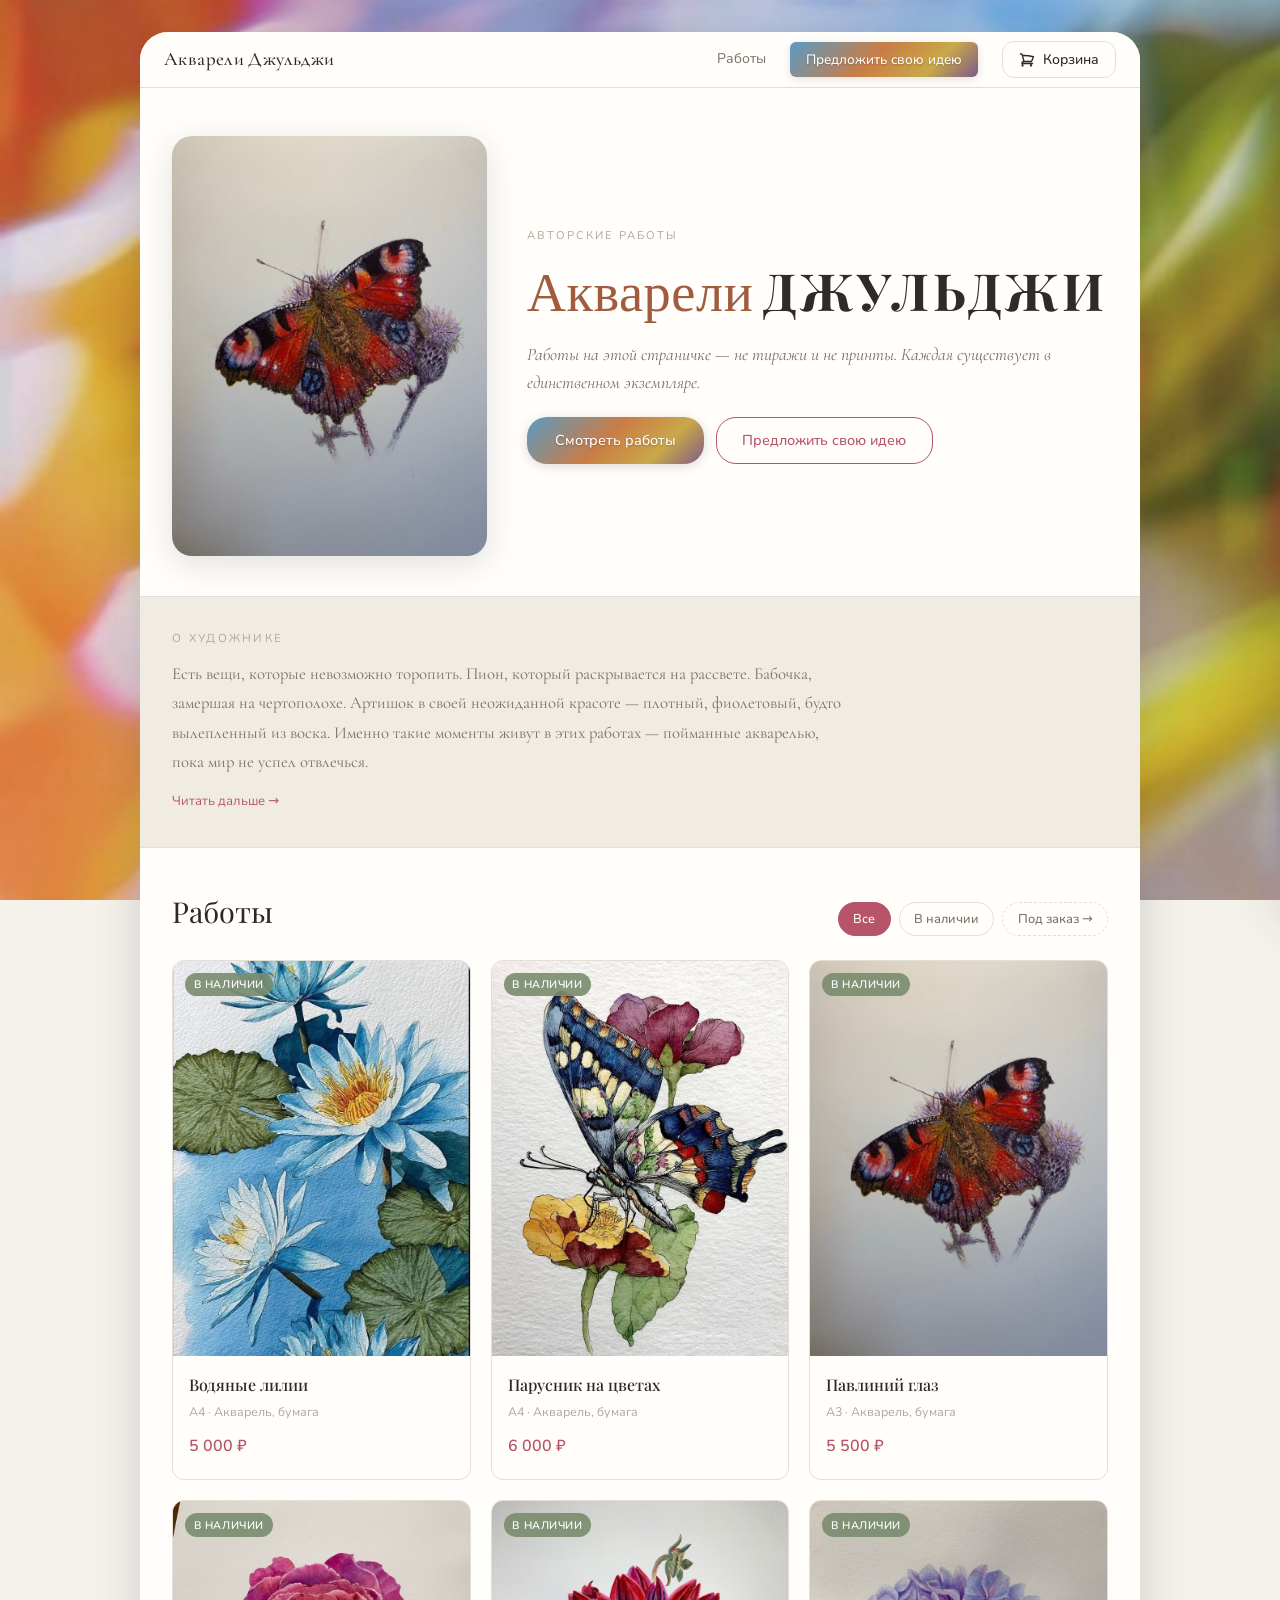
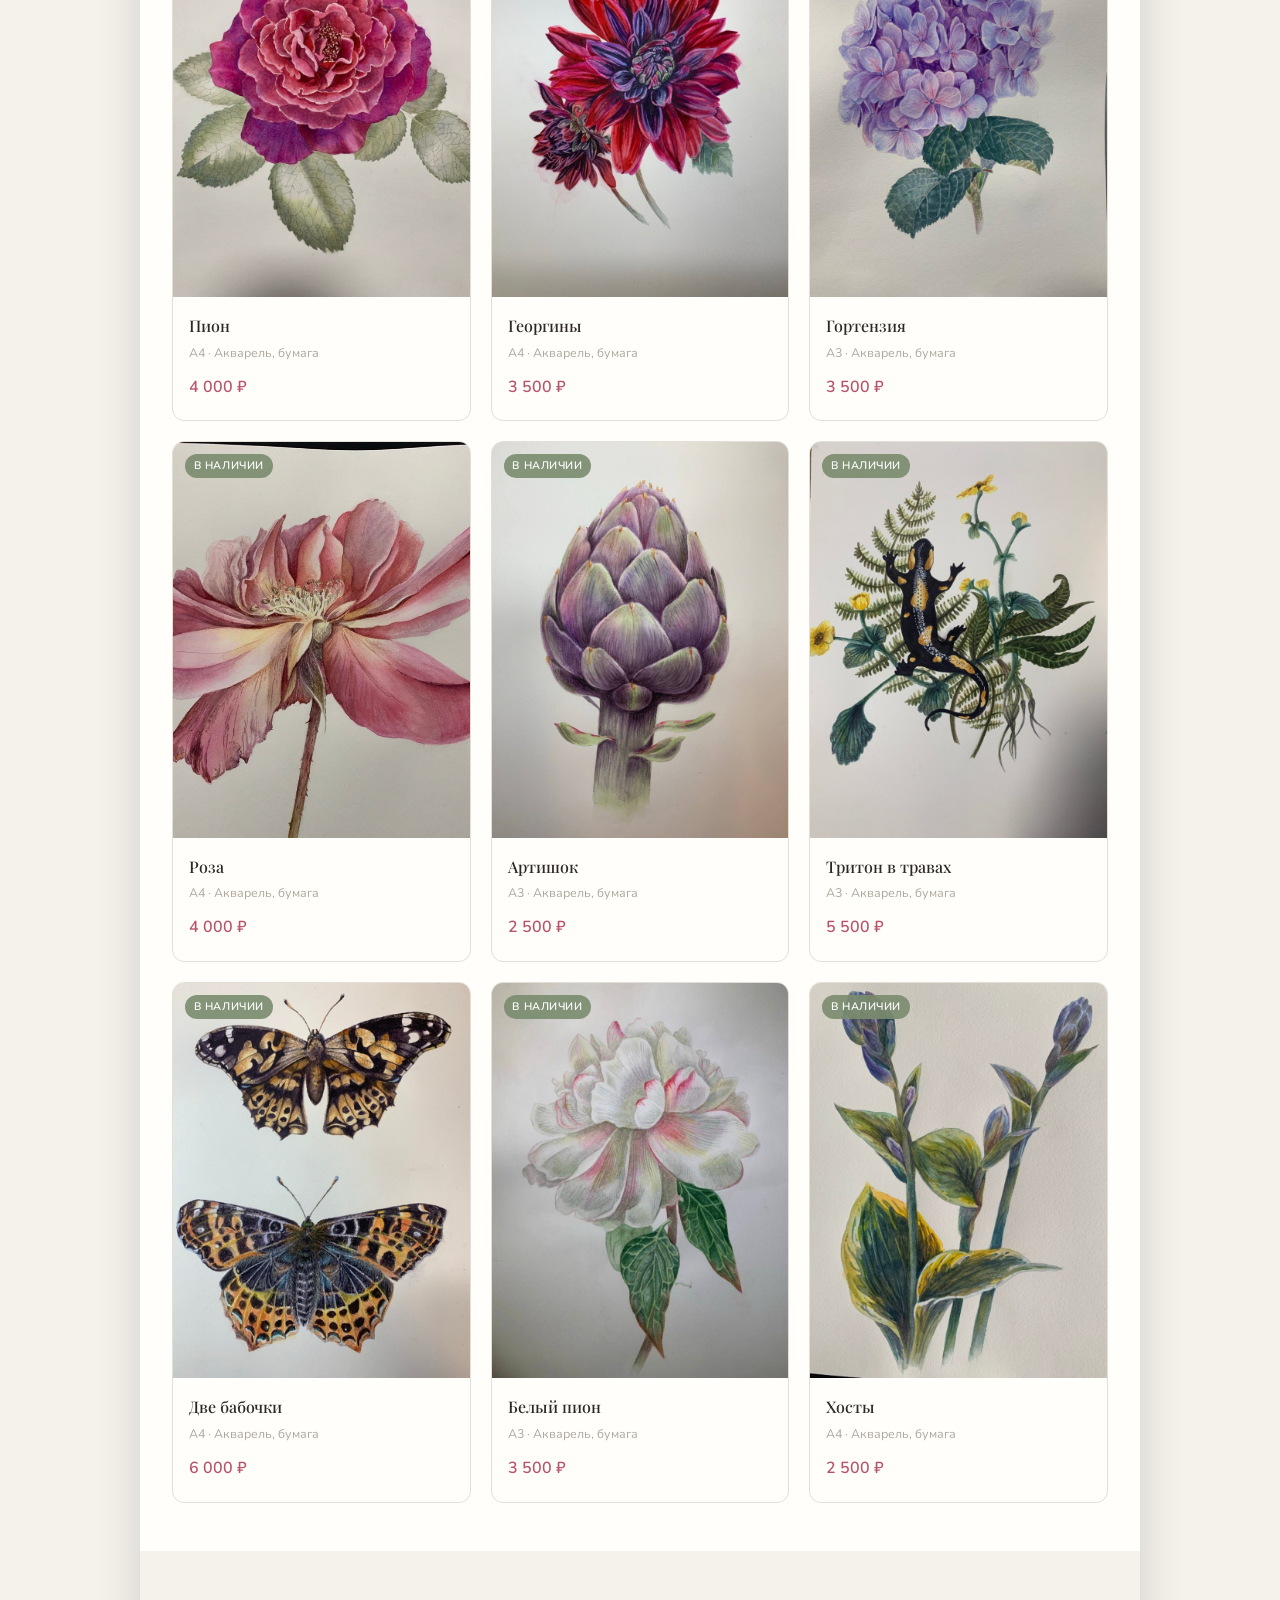
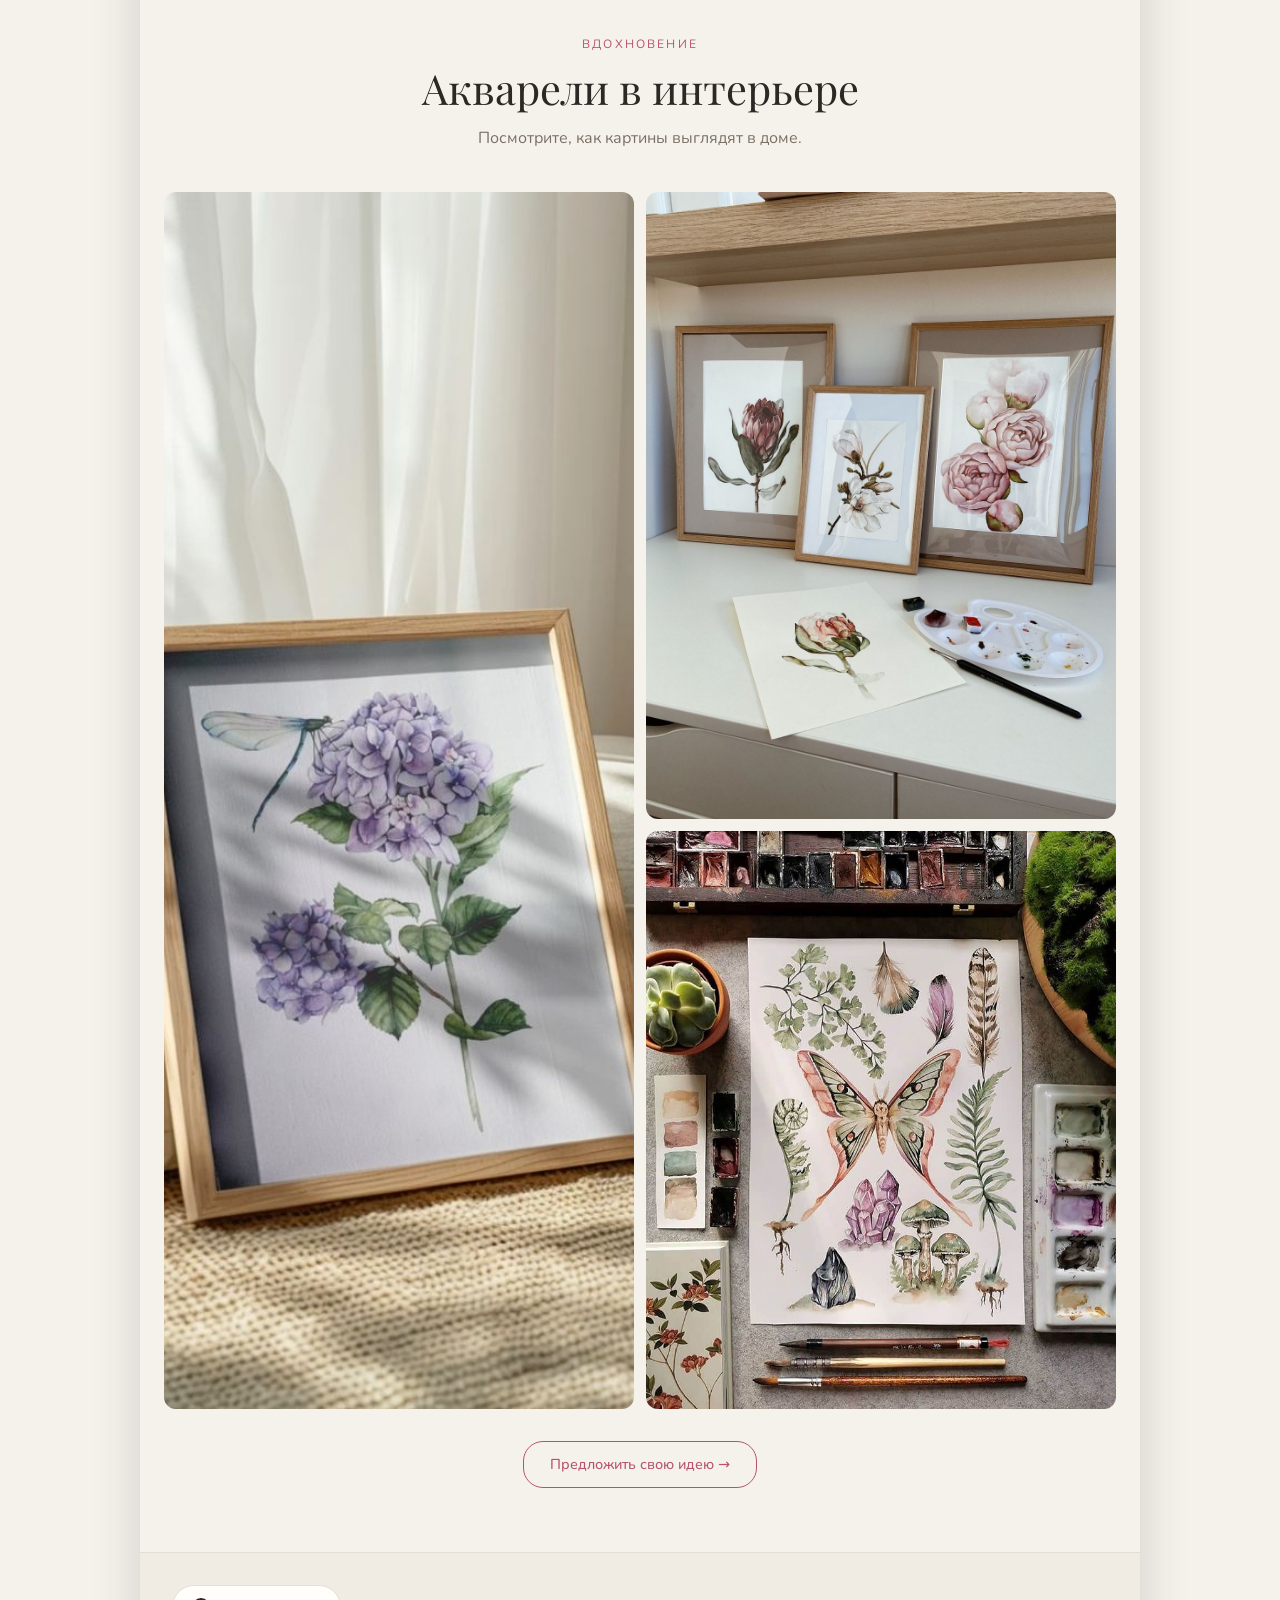
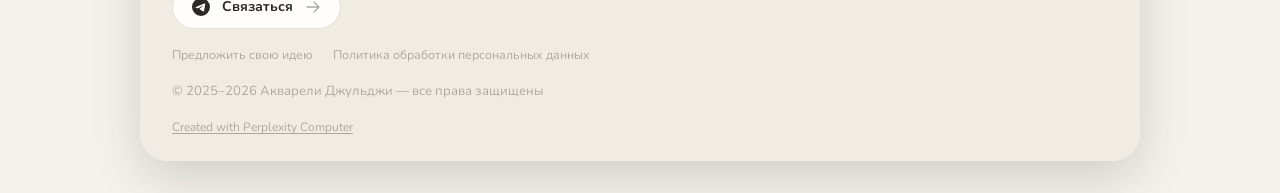
==== commit 037b8761: "Update: latest version with all fixes" ====
--- a/index.html
+++ b/index.html
@@ -100,8 +100,10 @@
         <img src="images/peacock-butterfly.jpg" alt="Павлиний глаз — акварель Джульджи" fetchpriority="high">
       </div>
       <div class="hero-content">
-        <p class="hero-eyebrow">Акварели · авторские работы</p>
-        <h1 class="hero-title"><span class="hero-title-main">Джульджи</span></h1>
+        <p class="hero-eyebrow">авторские работы</p>
+        <h1 class="hero-title">
+          <span class="hero-title-script">Акварели</span><span class="hero-title-main">Джульджи</span>
+        </h1>
         <p class="hero-subtitle">Работы на этой страничке — не тиражи и не принты. Каждая существует в единственном экземпляре.</p>
         <div class="hero-actions">
           <a href="#catalog-section" class="btn-primary">Смотреть работы</a>
@@ -133,7 +135,7 @@
         <div class="filter-pills" role="group" aria-label="Фильтр">
           <button class="filter-pill is-active" data-filter="all">Все</button>
           <button class="filter-pill" data-filter="available">В наличии</button>
-          <button class="filter-pill" data-filter="order">Под заказ</button>
+          <a href="offer-idea.html" class="filter-pill filter-pill--link">Под заказ →</a>
         </div>
       </div>
       <div class="catalog-grid" id="catalog-grid" role="list">
@@ -171,6 +173,38 @@
     </div>
   </section>
 
+  <!-- ══ FOOTER ════════════════════════════════ -->
+  <footer class="site-footer" role="contentinfo">
+    <div class="footer-inner">
+
+      <!-- Кнопка обратной связи -->
+      <a href="https://t.me/nasty_brouke" target="_blank" rel="noopener noreferrer" class="footer-contact-btn" aria-label="Написать в Telegram">
+        <svg width="18" height="18" viewBox="0 0 24 24" fill="currentColor" aria-hidden="true">
+          <path d="M11.944 0A12 12 0 0 0 0 12a12 12 0 0 0 12 12 12 12 0 0 0 12-12A12 12 0 0 0 12 0a12 12 0 0 0-.056 0zm4.962 7.224c.1-.002.321.023.465.14a.506.506 0 0 1 .171.325c.016.093.036.306.02.472-.18 1.898-.962 6.502-1.36 8.627-.168.9-.499 1.201-.82 1.23-.696.065-1.225-.46-1.9-.902-1.056-.693-1.653-1.124-2.678-1.8-1.185-.78-.417-1.21.258-1.91.177-.184 3.247-2.977 3.307-3.23.007-.032.014-.15-.056-.212s-.174-.041-.249-.024c-.106.024-1.793 1.14-5.061 3.345-.48.33-.913.49-1.302.48-.428-.008-1.252-.241-1.865-.44-.752-.245-1.349-.374-1.297-.789.027-.216.325-.437.893-.663 3.498-1.524 5.83-2.529 6.998-3.014 3.332-1.386 4.025-1.627 4.476-1.635z"/>
+        </svg>
+        <span>
+          <strong>Связаться</strong>
+        </span>
+        <svg class="footer-contact-arrow" width="16" height="16" viewBox="0 0 24 24" fill="none" stroke="currentColor" stroke-width="2" aria-hidden="true">
+          <path stroke-linecap="round" stroke-linejoin="round" d="M13.5 4.5L21 12m0 0l-7.5 7.5M21 12H3"/>
+        </svg>
+      </a>
+
+      <div class="footer-links">
+        <a href="offer-idea.html">Предложить свою идею</a>
+        <a href="politika-konfidencialnosti.html">Политика обработки персональных данных</a>
+      </div>
+
+      <p class="footer-copy">© 2025–2026 Акварели Джульджи — все права защищены</p>
+
+      <p class="footer-credit">
+        <a href="https://www.perplexity.ai/computer" target="_blank" rel="noopener noreferrer">Created with Perplexity Computer</a>
+      </p>
+    </div>
+  </footer>
+
+</div><!-- /.page-wrap -->
+
   <!-- ══ PAYMENT SCREEN ═══════════════════════ -->
   <section class="payment-screen" id="payment-screen" aria-live="polite" aria-label="Оплата заказа">
     <div class="payment-screen-icon" aria-hidden="true">
@@ -226,26 +260,6 @@
     </div>
   </section>
 
-  <!-- ══ FOOTER ════════════════════════════════ -->
-  <footer class="site-footer" role="contentinfo">
-    <div class="footer-inner">
-      <p class="footer-copy">© Акварели Джульджи</p>
-      <div class="footer-tg">
-        <a href="https://t.me/nasty_brouke" target="_blank" rel="noopener noreferrer" aria-label="Написать в Telegram">
-          Telegram: @nasty_brouke
-        </a>
-      </div>
-      <div class="footer-links">
-        <a href="offer-idea.html">Предложить свою идею</a>
-        <a href="politika-konfidencialnosti.html">Политика обработки персональных данных</a>
-      </div>
-      <p class="footer-credit">
-        <a href="https://www.perplexity.ai/computer" target="_blank" rel="noopener noreferrer">Created with Perplexity Computer</a>
-      </p>
-    </div>
-  </footer>
-
-</div><!-- /.page-wrap -->
 
 <!-- ══ OVERLAYS & MODALS ════════════════════ -->
 
@@ -348,8 +362,14 @@
           <input class="form-input" type="text" id="field-name" name="name" placeholder="Как к вам обращаться?" required autocomplete="given-name">
         </div>
         <div class="form-field">
-          <label class="form-label" for="field-contact">Telegram или телефон</label>
-          <input class="form-input" type="text" id="field-contact" name="contact" placeholder="@username или +7..." required>
+          <label class="form-label" for="field-phone">Телефон</label>
+          <input class="form-input" type="tel" id="field-phone" name="phone" placeholder="+7 (___) ___-__-__" required autocomplete="tel">
+
+          <label class="form-label" for="field-telegram">Telegram</label>
+          <div class="form-input-prefix-wrap">
+            <span class="form-input-prefix">@</span>
+            <input class="form-input form-input--prefixed" type="text" id="field-telegram" name="telegram" placeholder="username" required autocomplete="off">
+          </div>
         </div>
       </div>
 
--- a/css/main.css
+++ b/css/main.css
@@ -367,6 +367,13 @@
   border-color: var(--color-accent);
   color: #fff;
 }
+.filter-pill--link {
+  text-decoration: none;
+  border-style: dashed;
+}
+.filter-pill--link:hover {
+  background: var(--color-surface-alt);
+}
 
 /* Grid */
 .catalog-grid {
@@ -888,13 +895,21 @@
 .payment-screen,
 .success-screen {
   display: none;
-  max-width: 520px;
-  margin: 0 auto;
+  position: fixed;
+  inset: 0;
+  z-index: 500;
+  background: var(--color-bg);
+  overflow-y: auto;
   padding: var(--space-12) var(--space-8);
   text-align: center;
 }
 .payment-screen.is-active,
-.success-screen.is-active { display: block; }
+.success-screen.is-active {
+  display: flex;
+  flex-direction: column;
+  align-items: center;
+  justify-content: center;
+}
 
 .payment-screen-icon,
 .success-icon {
@@ -1104,6 +1119,30 @@
   font-size: 0.82rem;
   color: var(--color-text-muted);
 }
+
+.footer-contact-btn {
+  display: inline-flex;
+  align-items: center;
+  gap: var(--space-3);
+  align-self: flex-start;
+  padding: 0.6rem 1.2rem;
+  border-radius: 100px;
+  border: 1.5px solid var(--color-border);
+  background: var(--color-surface);
+  color: var(--color-text-primary);
+  font-size: 0.875rem;
+  font-weight: 500;
+  text-decoration: none;
+  transition: border-color var(--transition-fast), box-shadow var(--transition-fast);
+}
+.footer-contact-btn:hover {
+  border-color: var(--color-accent);
+  box-shadow: 0 2px 10px rgba(0,0,0,0.08);
+  color: var(--color-text-primary);
+}
+.footer-contact-arrow {
+  opacity: 0.4;
+}
 .footer-tg {
   display: flex;
   align-items: center;
@@ -1298,24 +1337,32 @@
   color: var(--color-text-primary);
 }
 
-/* Hero title — script + uppercase */
+/* Hero title — script + uppercase inline */
+.hero-title {
+  display: flex;
+  align-items: baseline;
+  gap: 0.22em;
+  flex-wrap: nowrap;
+}
 .hero-title-script {
-  display: block;
+  display: inline;
   font-family: var(--font-script);
-  font-size: clamp(1.4rem, 3.5vw, 2rem);
+  font-size: clamp(2rem, 5vw, 3.4rem);
   font-weight: 400;
   text-transform: none;
-  letter-spacing: 0.02em;
+  letter-spacing: 0.01em;
   color: var(--color-terracotta);
-  margin-bottom: 0.1em;
-  line-height: 1.1;
+  line-height: 1;
 }
 .hero-title-main {
+  display: inline;
   font-family: var(--font-display);
   font-size: clamp(2rem, 5vw, 3.2rem);
   font-weight: 700;
   text-transform: uppercase;
   letter-spacing: 0.08em;
+  line-height: 1;
+  color: #2e2c2a;
 }
 
 /* Gradient buttons */
@@ -1372,13 +1419,14 @@
     max-height: 280px;
   }
   .hero-title {
-    font-size: clamp(1.8rem, 8vw, 2.4rem);
+    gap: 0.18em;
+    flex-wrap: wrap;
   }
   .hero-title-script {
-    font-size: clamp(1.2rem, 5vw, 1.6rem) !important;
+    font-size: clamp(1.6rem, 7vw, 2.2rem) !important;
   }
   .hero-title-main {
-    font-size: clamp(1.8rem, 8vw, 2.4rem) !important;
+    font-size: clamp(1.6rem, 7vw, 2.2rem) !important;
     letter-spacing: 0.06em !important;
   }
   .hero-subtitle {
